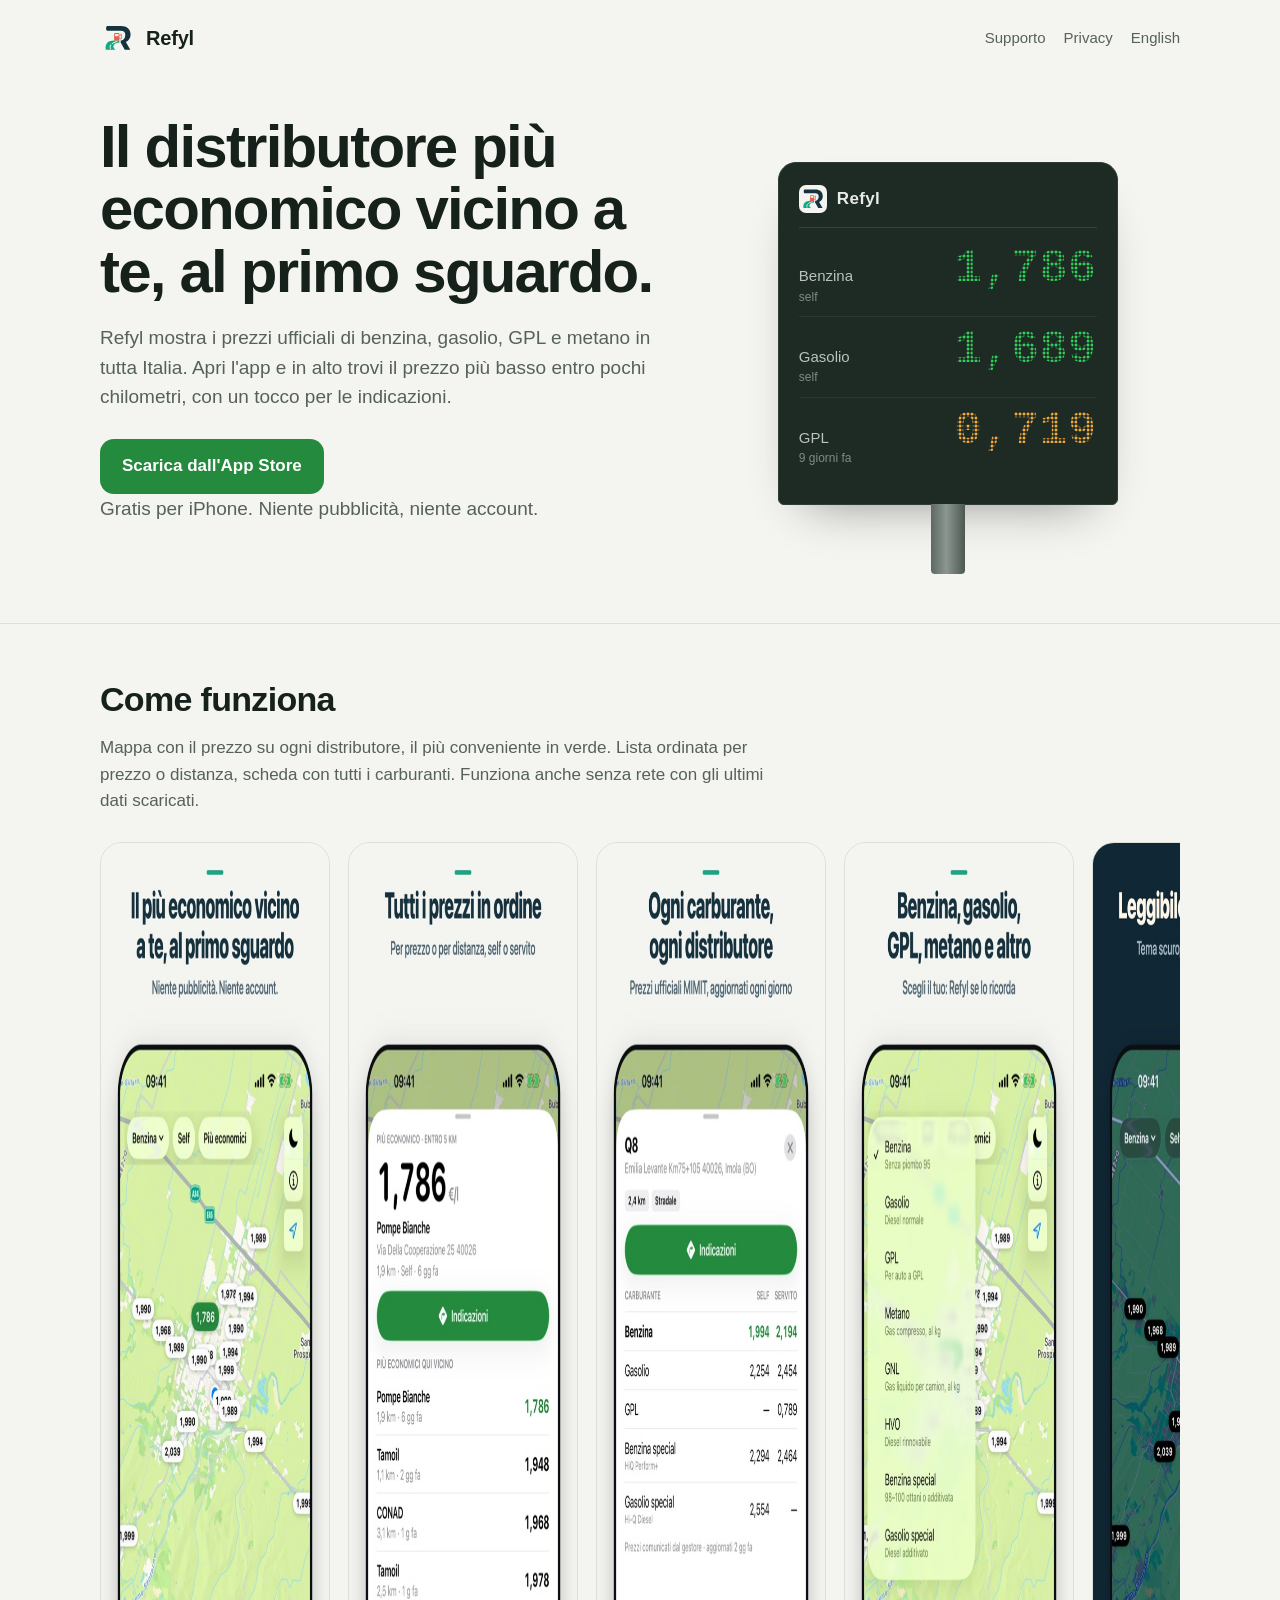
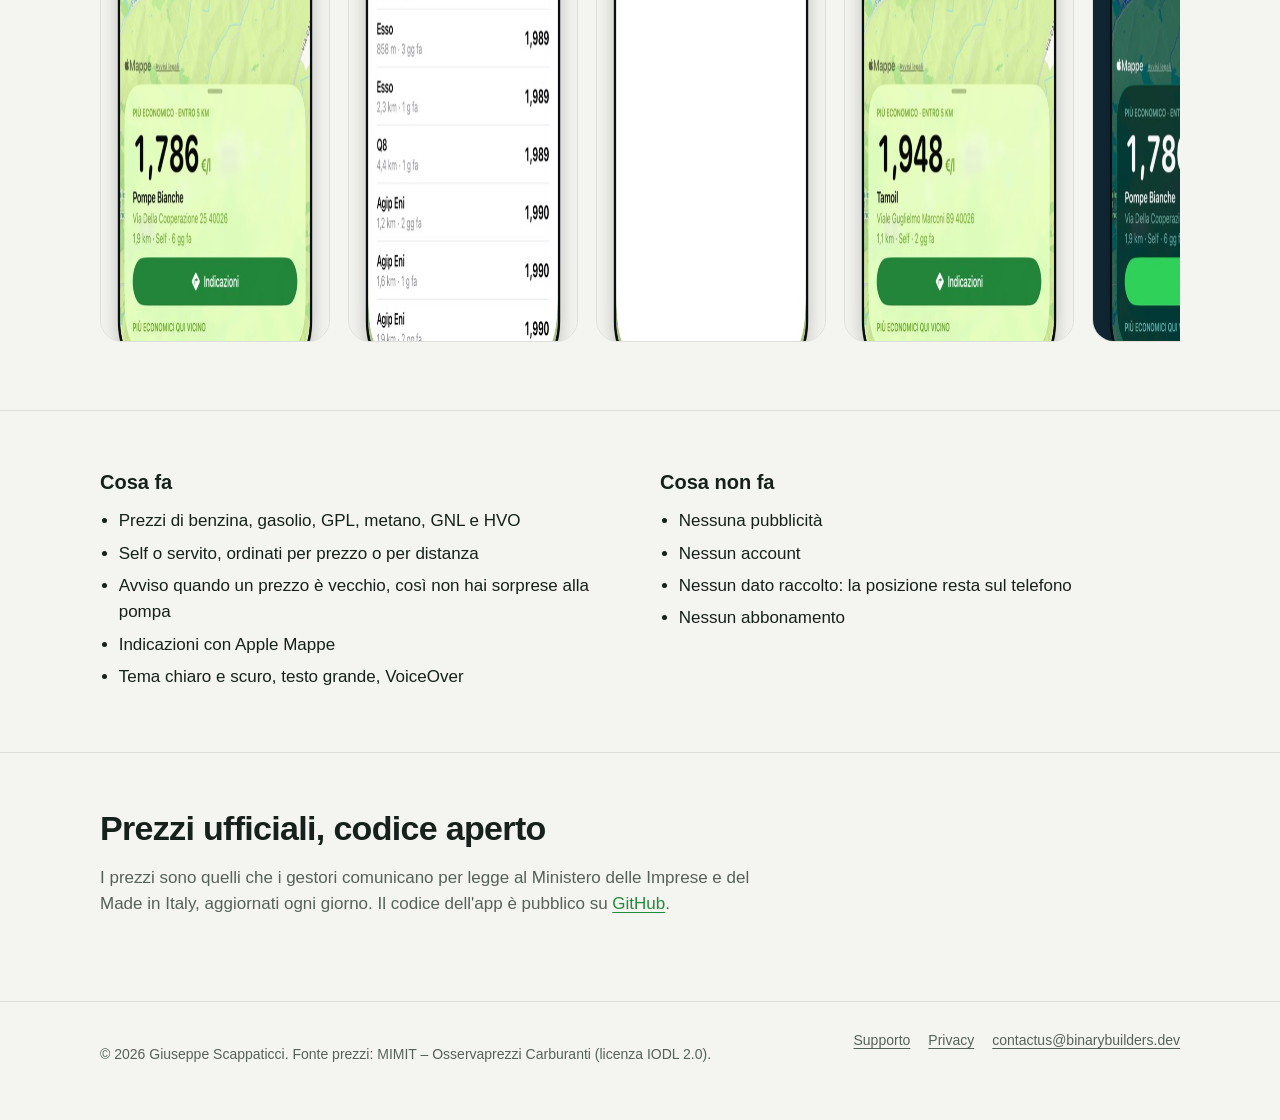
==== index.html @ 4c15753d "Add Refyl site: home, privacy and support in Italian and English Co-Authored-By: Claude Opus 5.5 <no" ====
<!doctype html>
<html lang="it">
<head>
<meta charset="utf-8">
<meta name="viewport" content="width=device-width, initial-scale=1">
<title>Refyl: prezzi carburante vicino a te</title>
<meta name="description" content="Refyl mostra il distributore più economico vicino a te con i prezzi ufficiali MIMIT. Gratis per iPhone, senza pubblicità né account.">
<link rel="alternate" hreflang="en" href="en/">
<link rel="icon" href="assets/icon.svg" type="image/svg+xml">
<link rel="apple-touch-icon" href="assets/apple-touch-icon.png">
<meta name="apple-itunes-app" content="app-id=6829368006">
<link rel="stylesheet" href="assets/site.css">
</head>
<body>
<header class="wrap top">
  <a class="brand" href="./"><img src="assets/icon.svg" alt="">Refyl</a>
  <nav aria-label="Pagine">
    <a href="supporto/">Supporto</a>
    <a href="privacy/">Privacy</a>
    <a href="en/" hreflang="en" lang="en">English</a>
  </nav>
</header>

<main>
  <div class="wrap hero">
    <div>
      <h1>Il distributore più economico vicino a te, al primo sguardo.</h1>
      <p>Refyl mostra i prezzi ufficiali di benzina, gasolio, GPL e metano in tutta Italia. Apri l'app e in alto trovi il prezzo più basso entro pochi chilometri, con un tocco per le indicazioni.</p>
      <a class="button" href="https://apps.apple.com/app/id6829368006">Scarica dall'App Store</a>
      <p class="note">Gratis per iPhone. Niente pubblicità, niente account.</p>
    </div>
    <div class="totem" role="img" aria-label="Cartello prezzi di un distributore: benzina self 1,786, gasolio self 1,689, GPL 0,719 aggiornato 9 giorni fa">
      <div class="totem-head"><img src="assets/icon.svg" alt="">Refyl</div>
      <div class="row"><span>Benzina<small>self</small></span><b class="led">1,786</b></div>
      <div class="row"><span>Gasolio<small>self</small></span><b class="led">1,689</b></div>
      <div class="row"><span>GPL<small>9 giorni fa</small></span><b class="led dim">0,719</b></div>
    </div>
  </div>

  <section>
    <div class="wrap">
      <h2>Come funziona</h2>
      <p class="lead">Mappa con il prezzo su ogni distributore, il più conveniente in verde. Lista ordinata per prezzo o distanza, scheda con tutti i carburanti. Funziona anche senza rete con gli ultimi dati scaricati.</p>
      <div class="shots" tabindex="0" aria-label="Schermate dell'app">
        <img src="assets/shots/it/1-home.jpg" width="506" height="1100" loading="lazy" alt="Mappa con i prezzi e il distributore più economico in evidenza">
        <img src="assets/shots/it/2-list.jpg" width="506" height="1100" loading="lazy" alt="Lista dei distributori vicini ordinata per prezzo">
        <img src="assets/shots/it/3-detail.jpg" width="506" height="1100" loading="lazy" alt="Scheda di un distributore con tutti i prezzi">
        <img src="assets/shots/it/4-fuels.jpg" width="506" height="1100" loading="lazy" alt="Scelta del carburante: benzina, gasolio, GPL, metano e altri">
        <img src="assets/shots/it/5-dark.jpg" width="506" height="1100" loading="lazy" alt="L'app con il tema scuro">
      </div>
    </div>
  </section>

  <section>
    <div class="wrap two">
      <div>
        <h3>Cosa fa</h3>
        <ul>
          <li>Prezzi di benzina, gasolio, GPL, metano, GNL e HVO</li>
          <li>Self o servito, ordinati per prezzo o per distanza</li>
          <li>Avviso quando un prezzo è vecchio, così non hai sorprese alla pompa</li>
          <li>Indicazioni con Apple Mappe</li>
          <li>Tema chiaro e scuro, testo grande, VoiceOver</li>
        </ul>
      </div>
      <div>
        <h3>Cosa non fa</h3>
        <ul>
          <li>Nessuna pubblicità</li>
          <li>Nessun account</li>
          <li>Nessun dato raccolto: la posizione resta sul telefono</li>
          <li>Nessun abbonamento</li>
        </ul>
      </div>
    </div>
  </section>

  <section>
    <div class="wrap">
      <h2>Prezzi ufficiali, codice aperto</h2>
      <p class="lead">I prezzi sono quelli che i gestori comunicano per legge al Ministero delle Imprese e del Made in Italy, aggiornati ogni giorno. Il codice dell'app è pubblico su <a href="https://github.com/Leixien/FuelFinder_IOS">GitHub</a>.</p>
    </div>
  </section>
</main>

<footer>
  <div class="wrap">
    <p>© 2026 Giuseppe Scappaticci. Fonte prezzi: MIMIT – Osservaprezzi Carburanti (licenza IODL 2.0).</p>
    <nav aria-label="Link utili">
      <a href="supporto/">Supporto</a>
      <a href="privacy/">Privacy</a>
      <a href="mailto:contactus@binarybuilders.dev">contactus@binarybuilders.dev</a>
    </nav>
  </div>
</footer>
</body>
</html>
---- assets/site.css ----
/* Refyl site. One bold element: the roadside price totem in the hero. Everything else stays quiet. */
:root {
  --paper: #F4F5F0;      /* icon background */
  --card: #FFFFFF;
  --ink: #16211B;
  --muted: #56615A;
  --rule: #DCE0D8;
  --green: #248A3D;      /* app "Best" colour, light */
  --on-green: #FFFFFF;
  --stale: #C93400;
  --totem: #1E2A24;
  --led: #30D158;
  color-scheme: light dark;
}
@media (prefers-color-scheme: dark) {
  :root {
    --paper: #101512;
    --card: #19201C;
    --ink: #EEF1EC;
    --muted: #A3ADA6;
    --rule: #2A332E;
    --green: #30D158;
    --on-green: #000000;
    --stale: #FF9F0A;
    --totem: #0B100D;
  }
}

* { box-sizing: border-box; }
html { -webkit-text-size-adjust: 100%; }
body {
  margin: 0;
  background: var(--paper);
  color: var(--ink);
  font: 17px/1.55 -apple-system, BlinkMacSystemFont, "SF Pro Text", "Segoe UI", Roboto, "Helvetica Neue", Arial, sans-serif;
}
a { color: var(--green); text-underline-offset: 0.18em; }
a:focus-visible, .button:focus-visible { outline: 3px solid var(--green); outline-offset: 3px; border-radius: 6px; }
img { max-width: 100%; display: block; }

.wrap { width: min(1080px, 100% - 32px); margin-inline: auto; }

/* Header */
.top { display: flex; align-items: center; justify-content: space-between; padding: 20px 0; }
.brand { display: flex; align-items: center; gap: 10px; color: var(--ink); text-decoration: none; font-weight: 700; font-size: 20px; letter-spacing: -0.01em; }
.brand img { width: 36px; height: 36px; border-radius: 9px; }
.top nav { display: flex; gap: 18px; font-size: 15px; }
.top nav a { color: var(--muted); text-decoration: none; }
.top nav a:hover, .top nav a[aria-current] { color: var(--ink); }

/* Hero */
.hero { display: grid; grid-template-columns: 1.1fr 0.9fr; gap: 48px; align-items: center; padding: 40px 0 72px; }
.hero h1 { font-size: clamp(36px, 5.4vw, 60px); line-height: 1.04; letter-spacing: -0.03em; margin: 0 0 20px; font-weight: 800; }
.hero p { font-size: 19px; color: var(--muted); max-width: 34em; margin: 0 0 28px; }
.button { display: inline-flex; align-items: center; gap: 10px; background: var(--green); color: var(--on-green); text-decoration: none; font-weight: 600; padding: 14px 22px; border-radius: 14px; }
.button svg { width: 20px; height: 20px; fill: currentColor; }
.note { font-size: 14px; color: var(--muted); margin-top: 12px; }

/* The totem: an Italian roadside price sign with dot-matrix LED digits */
.totem { justify-self: center; width: min(340px, 100%); background: var(--totem); border-radius: 18px 18px 6px 6px; padding: 22px 20px 26px; color: #E8ECE9; border: 1px solid #2E3D35; box-shadow: 0 24px 48px -28px rgba(0, 0, 0, 0.45); position: relative; }
.totem::after { content: ""; position: absolute; left: 50%; bottom: -70px; width: 34px; height: 70px; transform: translateX(-50%); background: linear-gradient(90deg, #5d6a63, #8a968f 45%, #4d5852); border-radius: 0 0 4px 4px; }
.totem-head { display: flex; align-items: center; gap: 10px; padding-bottom: 14px; margin-bottom: 8px; border-bottom: 1px solid #34443B; font-weight: 700; letter-spacing: 0.02em; }
.totem-head img { width: 28px; height: 28px; border-radius: 7px; }
.row { display: flex; align-items: baseline; justify-content: space-between; padding: 10px 0; }
.row + .row { border-top: 1px solid #2A3830; }
.row span { font-size: 15px; color: #B9C3BC; }
.row small { display: block; font-size: 12px; color: #7F8C84; }
.led {
  font: 800 46px/1 ui-monospace, "SF Mono", Menlo, Consolas, monospace;
  letter-spacing: 0.02em;
  color: var(--led);
  -webkit-mask: radial-gradient(circle at center, #000 52%, transparent 58%) 0 0 / 4px 4px;
          mask: radial-gradient(circle at center, #000 52%, transparent 58%) 0 0 / 4px 4px;
}
.led.dim { color: #F0A93B; }

/* Sections */
section { padding: 56px 0; border-top: 1px solid var(--rule); }
h2 { font-size: clamp(26px, 3.2vw, 34px); letter-spacing: -0.02em; line-height: 1.15; margin: 0 0 16px; }
.lead { color: var(--muted); max-width: 40em; margin: 0 0 28px; }

.shots { display: flex; gap: 18px; overflow-x: auto; scroll-snap-type: x mandatory; padding-bottom: 12px; }
.shots img { width: 230px; flex: none; border-radius: 22px; scroll-snap-align: start; border: 1px solid var(--rule); }

.two { display: grid; grid-template-columns: 1fr 1fr; gap: 40px; }
.two h3 { font-size: 20px; margin: 0 0 10px; }
.two ul { margin: 0; padding-left: 1.1em; }
.two li { margin: 6px 0; }

/* Prose pages (privacy, support) */
.prose { padding: 32px 0 64px; }
.prose > * { max-width: 680px; }
.prose h1 { font-size: clamp(32px, 4.4vw, 44px); letter-spacing: -0.025em; line-height: 1.1; margin: 0 0 12px; }
.prose h2 { font-size: 22px; margin: 36px 0 8px; }
.prose .updated { color: var(--muted); font-size: 15px; margin: 0 0 28px; }
.prose code { font-size: 0.88em; overflow-wrap: anywhere; }
.contact { background: var(--card); border: 1px solid var(--rule); border-radius: 16px; padding: 22px 24px; margin: 8px 0 8px; }
.contact p { margin: 0 0 14px; }
details { border-bottom: 1px solid var(--rule); padding: 14px 0; }
details summary { cursor: pointer; font-weight: 600; }
details p { margin: 10px 0 0; color: var(--muted); }

/* Footer */
footer { border-top: 1px solid var(--rule); padding: 28px 0 40px; font-size: 14px; color: var(--muted); }
footer .wrap { display: flex; flex-wrap: wrap; gap: 12px 28px; justify-content: space-between; }
footer nav { display: flex; flex-wrap: wrap; gap: 18px; }
footer a { color: var(--muted); }

@media (max-width: 760px) {
  .hero { grid-template-columns: 1fr; gap: 40px; padding-top: 16px; padding-bottom: 96px; }
  .two { grid-template-columns: 1fr; gap: 28px; }
  .top nav { gap: 14px; }
  .shots img { width: 200px; }
}
@media (prefers-reduced-motion: no-preference) {
  .led { animation: flick 1.4s steps(2) 1; }
  @keyframes flick { 0% { opacity: 0.2; } 100% { opacity: 1; } }
}
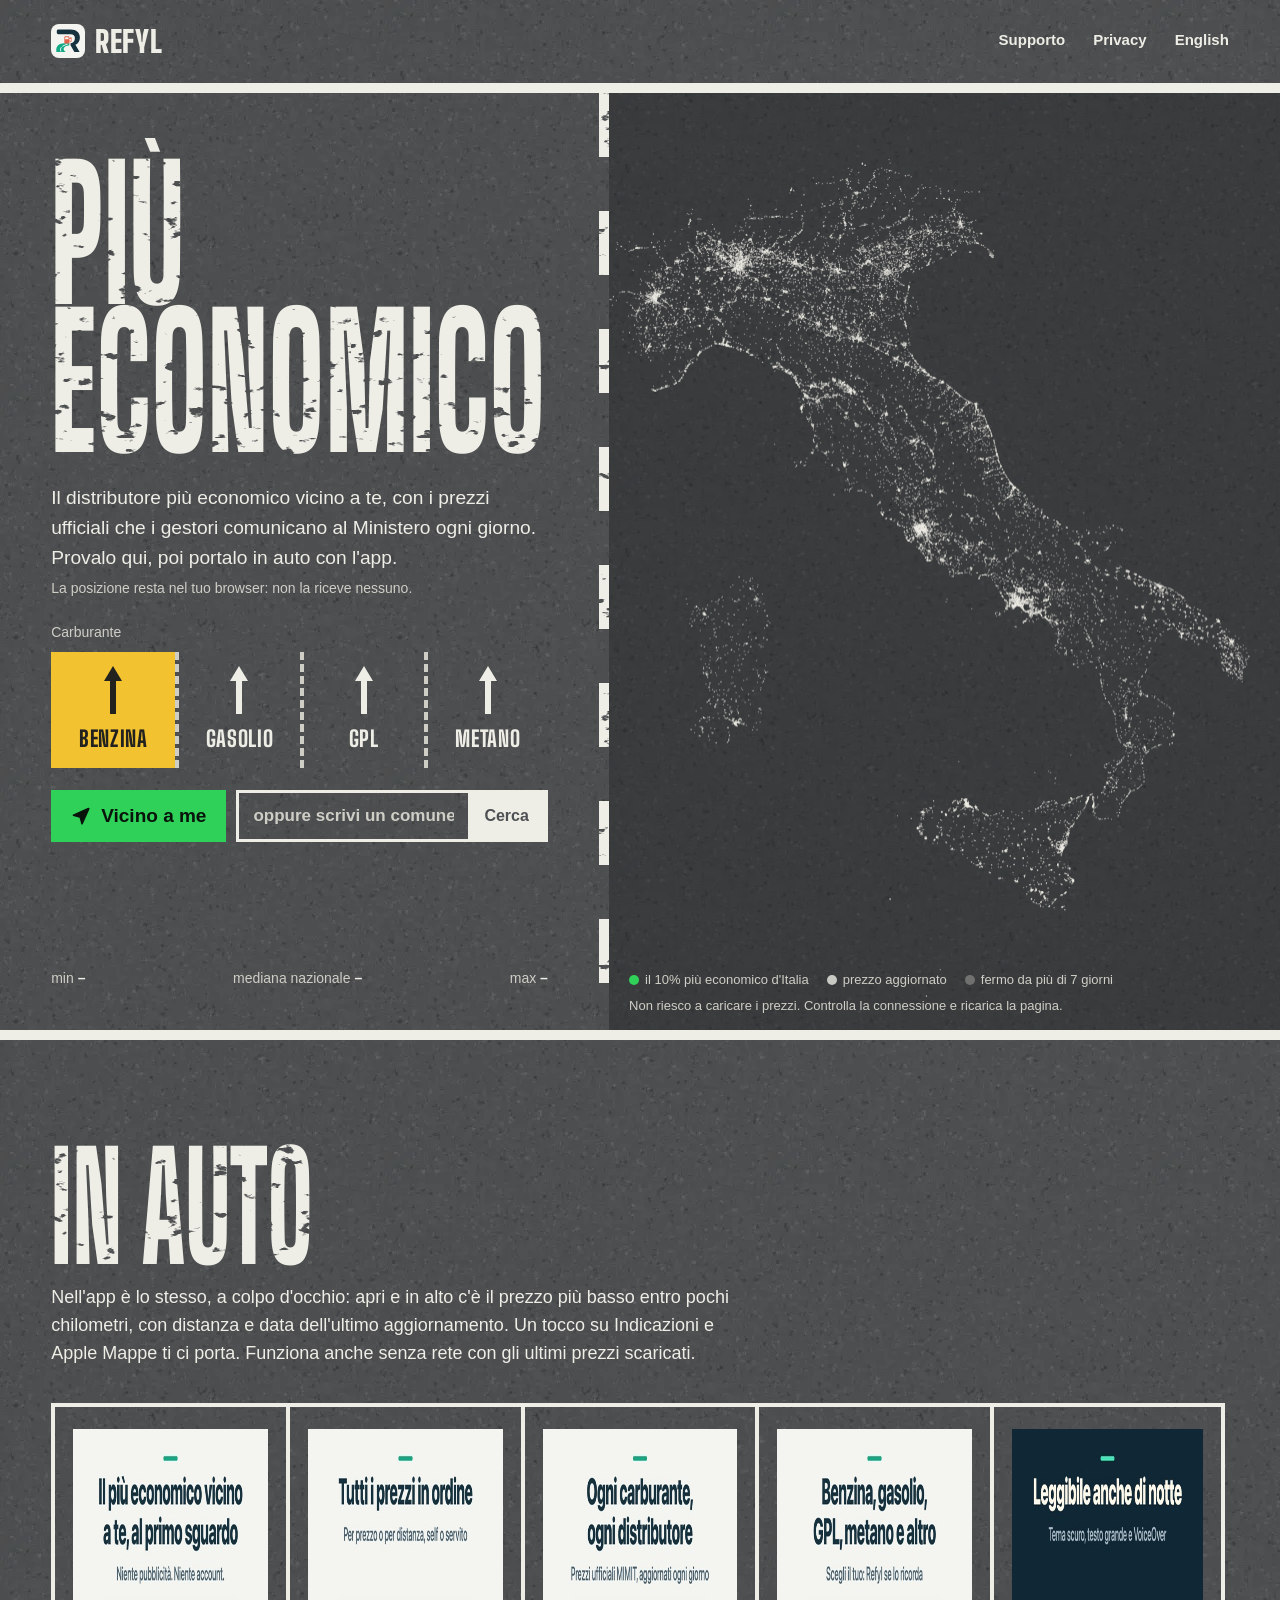
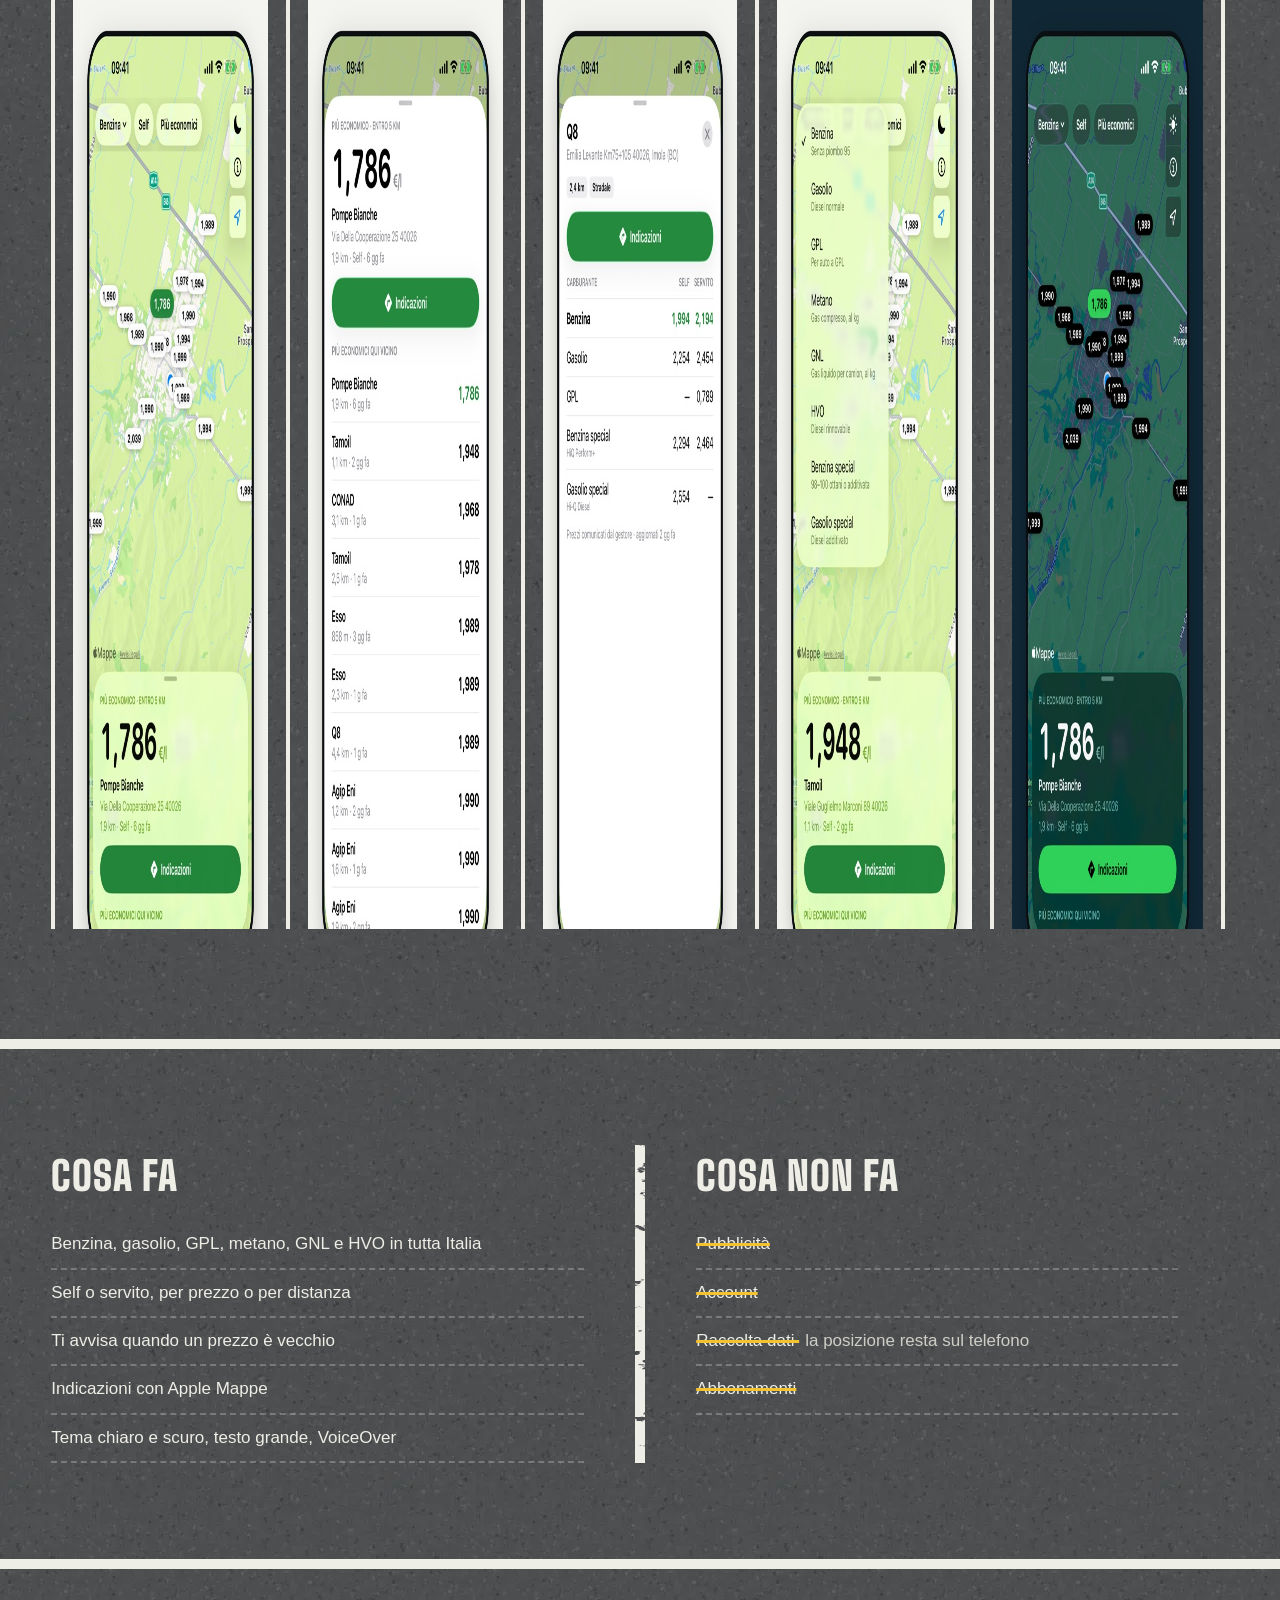
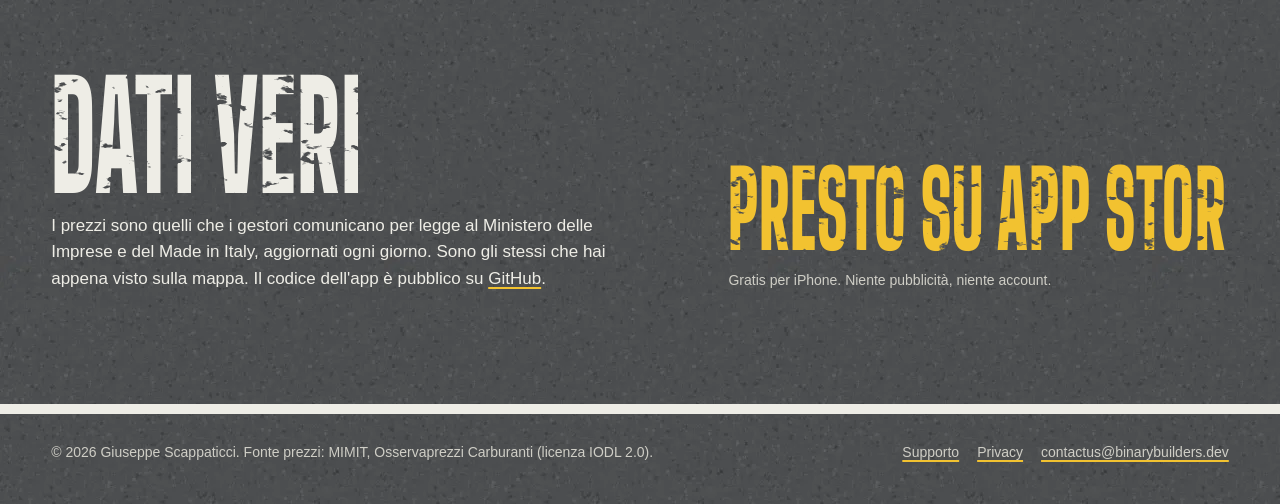
==== commit 34a12fc9: "Redesign: the road seen from above, with a live price map Asphalt ground, road-paint lettering and l" ====
--- a/index.html
+++ b/index.html
@@ -3,17 +3,18 @@
 <head>
 <meta charset="utf-8">
 <meta name="viewport" content="width=device-width, initial-scale=1">
-<title>Refyl: prezzi carburante vicino a te</title>
-<meta name="description" content="Refyl mostra il distributore più economico vicino a te con i prezzi ufficiali MIMIT. Gratis per iPhone, senza pubblicità né account.">
+<title>Refyl: il distributore più economico vicino a te</title>
+<meta name="description" content="Prova Refyl qui: scegli il carburante e trova il distributore più economico vicino a te con i prezzi ufficiali MIMIT di oggi. App gratuita per iPhone, senza pubblicità né account.">
+<meta name="theme-color" content="#4E5154">
 <link rel="alternate" hreflang="en" href="en/">
 <link rel="icon" href="assets/icon.svg" type="image/svg+xml">
 <link rel="apple-touch-icon" href="assets/apple-touch-icon.png">
-<meta name="apple-itunes-app" content="app-id=6829368006">
+<link rel="preload" href="assets/fonts/big-shoulders-display-latin-900.woff2" as="font" type="font/woff2" crossorigin>
 <link rel="stylesheet" href="assets/site.css">
 </head>
 <body>
-<header class="wrap top">
-  <a class="brand" href="./"><img src="assets/icon.svg" alt="">Refyl</a>
+<header class="top">
+  <a class="brand" href="./"><img src="assets/icon.svg" alt=""><span>Refyl</span></a>
   <nav aria-label="Pagine">
     <a href="supporto/">Supporto</a>
     <a href="privacy/">Privacy</a>
@@ -22,76 +23,118 @@
 </header>
 
 <main>
-  <div class="wrap hero">
-    <div>
-      <h1>Il distributore più economico vicino a te, al primo sguardo.</h1>
-      <p>Refyl mostra i prezzi ufficiali di benzina, gasolio, GPL e metano in tutta Italia. Apri l'app e in alto trovi il prezzo più basso entro pochi chilometri, con un tocco per le indicazioni.</p>
-      <a class="button" href="https://apps.apple.com/app/id6829368006">Scarica dall'App Store</a>
-      <p class="note">Gratis per iPhone. Niente pubblicità, niente account.</p>
+  <section class="road" aria-labelledby="hero-title">
+    <div class="lane-l">
+      <h1 id="hero-title" class="paint hero-word"><span class="stretch">Più<br>economico</span><span class="vh">: il distributore più economico vicino a te</span></h1>
+      <p class="intro">Il distributore più economico vicino a te, con i prezzi ufficiali che i gestori comunicano al Ministero ogni giorno. Provalo qui, poi portalo in auto con l'app.
+        <small>La posizione resta nel tuo browser: non la riceve nessuno.</small></p>
+
+      <fieldset class="lanes">
+        <legend>Carburante</legend>
+        <label class="lane"><input type="radio" name="fuel" value="benzina" checked><span><svg viewBox="0 0 18 48" aria-hidden="true"><path d="M9 0 18 15h-6v33H6V15H0z"/></svg>Benzina</span></label>
+        <label class="lane"><input type="radio" name="fuel" value="gasolio"><span><svg viewBox="0 0 18 48" aria-hidden="true"><path d="M9 0 18 15h-6v33H6V15H0z"/></svg>Gasolio</span></label>
+        <label class="lane"><input type="radio" name="fuel" value="gpl"><span><svg viewBox="0 0 18 48" aria-hidden="true"><path d="M9 0 18 15h-6v33H6V15H0z"/></svg>GPL</span></label>
+        <label class="lane"><input type="radio" name="fuel" value="metano"><span><svg viewBox="0 0 18 48" aria-hidden="true"><path d="M9 0 18 15h-6v33H6V15H0z"/></svg>Metano</span></label>
+      </fieldset>
+
+      <div class="ask">
+        <button class="btn green" id="near-me" type="button"><svg viewBox="0 0 24 24" aria-hidden="true"><path d="M21.7 2.3a1 1 0 0 0-1.1-.2l-18 8a1 1 0 0 0 .1 1.9l7.6 2 2 7.6a1 1 0 0 0 1.9.1l8-18a1 1 0 0 0-.5-1.4z"/></svg>Vicino a me</button>
+        <form class="city" id="city" role="search">
+          <label class="vh" for="city-q">Comune</label>
+          <input id="city-q" name="q" list="towns" placeholder="oppure scrivi un comune" autocomplete="off" enterkeyhint="search">
+          <datalist id="towns"></datalist>
+          <button type="submit">Cerca</button>
+        </form>
+      </div>
+      <p class="status" id="status" role="status" aria-live="polite"></p>
+
+      <div class="best" id="best" hidden>
+        <p class="paint price"><span class="stretch"><span id="best-price"></span><span class="unit">€/l</span></span></p>
+        <h2 id="best-name"></h2>
+        <div>
+          <p id="best-addr"></p>
+          <p id="best-age"></p>
+          <p class="delta" id="best-delta"></p>
+        </div>
+        <a class="btn green go" id="best-go" href="#" target="_blank" rel="noopener">Indicazioni</a>
+      </div>
+      <ol class="results" id="results" aria-label="I più economici qui vicino" hidden></ol>
+
+      <div class="rail">
+        <canvas id="rail" aria-hidden="true"></canvas>
+        <p><span>min <b id="rail-lo">–</b></span><span>mediana nazionale <b id="rail-mid">–</b></span><span>max <b id="rail-hi">–</b></span></p>
+      </div>
     </div>
-    <div class="totem" role="img" aria-label="Cartello prezzi di un distributore: benzina self 1,786, gasolio self 1,689, GPL 0,719 aggiornato 9 giorni fa">
-      <div class="totem-head"><img src="assets/icon.svg" alt="">Refyl</div>
-      <div class="row"><span>Benzina<small>self</small></span><b class="led">1,786</b></div>
-      <div class="row"><span>Gasolio<small>self</small></span><b class="led">1,689</b></div>
-      <div class="row"><span>GPL<small>9 giorni fa</small></span><b class="led dim">0,719</b></div>
-    </div>
-  </div>
 
-  <section>
-    <div class="wrap">
-      <h2>Come funziona</h2>
-      <p class="lead">Mappa con il prezzo su ogni distributore, il più conveniente in verde. Lista ordinata per prezzo o distanza, scheda con tutti i carburanti. Funziona anche senza rete con gli ultimi dati scaricati.</p>
-      <div class="shots" tabindex="0" aria-label="Schermate dell'app">
-        <img src="assets/shots/it/1-home.jpg" width="506" height="1100" loading="lazy" alt="Mappa con i prezzi e il distributore più economico in evidenza">
-        <img src="assets/shots/it/2-list.jpg" width="506" height="1100" loading="lazy" alt="Lista dei distributori vicini ordinata per prezzo">
-        <img src="assets/shots/it/3-detail.jpg" width="506" height="1100" loading="lazy" alt="Scheda di un distributore con tutti i prezzi">
-        <img src="assets/shots/it/4-fuels.jpg" width="506" height="1100" loading="lazy" alt="Scelta del carburante: benzina, gasolio, GPL, metano e altri">
-        <img src="assets/shots/it/5-dark.jpg" width="506" height="1100" loading="lazy" alt="L'app con il tema scuro">
+    <div class="centre" aria-hidden="true"></div>
+
+    <div class="lane-r">
+      <canvas id="map" role="img" aria-label="Mappa d'Italia fatta di tutti i distributori"></canvas>
+      <div class="map-foot">
+        <p class="legend" aria-hidden="true"><span><i style="background:#30D158"></i>il 10% più economico d'Italia</span><span><i style="background:rgba(238,237,230,.8)"></i>prezzo aggiornato</span><span><i style="background:rgba(238,237,230,.3)"></i>fermo da più di 7 giorni</span></p>
+        <p class="loading" id="loading" aria-live="polite"></p>
       </div>
+      <noscript><p class="loading">La mappa interattiva richiede JavaScript. L'app funziona anche senza.</p></noscript>
     </div>
   </section>
 
-  <section>
-    <div class="wrap two">
+  <section class="stretch-sec" aria-labelledby="app-title">
+    <h2 id="app-title" class="paint sec-word"><span class="stretch">In auto</span></h2>
+    <p class="sec-lead">Nell'app è lo stesso, a colpo d'occhio: apri e in alto c'è il prezzo più basso entro pochi chilometri, con distanza e data dell'ultimo aggiornamento. Un tocco su Indicazioni e Apple Mappe ti ci porta. Funziona anche senza rete con gli ultimi prezzi scaricati.</p>
+    <div class="shots" tabindex="0" aria-label="Schermate dell'app">
+      <figure><img src="assets/shots/it/1-home.jpg" width="506" height="1100" alt="Mappa con i prezzi e il distributore più economico in evidenza"></figure>
+      <figure><img src="assets/shots/it/2-list.jpg" width="506" height="1100" alt="Lista dei distributori vicini ordinata per prezzo"></figure>
+      <figure><img src="assets/shots/it/3-detail.jpg" width="506" height="1100" alt="Scheda di un distributore con tutti i prezzi"></figure>
+      <figure><img src="assets/shots/it/4-fuels.jpg" width="506" height="1100" alt="Scelta del carburante: benzina, gasolio, GPL, metano e altri"></figure>
+      <figure><img src="assets/shots/it/5-dark.jpg" width="506" height="1100" alt="L'app con il tema scuro"></figure>
+    </div>
+  </section>
+
+  <section class="stretch-sec" aria-label="Cosa fa e cosa non fa">
+    <div class="does">
       <div>
         <h3>Cosa fa</h3>
         <ul>
-          <li>Prezzi di benzina, gasolio, GPL, metano, GNL e HVO</li>
-          <li>Self o servito, ordinati per prezzo o per distanza</li>
-          <li>Avviso quando un prezzo è vecchio, così non hai sorprese alla pompa</li>
+          <li>Benzina, gasolio, GPL, metano, GNL e HVO in tutta Italia</li>
+          <li>Self o servito, per prezzo o per distanza</li>
+          <li>Ti avvisa quando un prezzo è vecchio</li>
           <li>Indicazioni con Apple Mappe</li>
           <li>Tema chiaro e scuro, testo grande, VoiceOver</li>
         </ul>
       </div>
-      <div>
+      <div class="solid" aria-hidden="true"></div>
+      <div class="not">
         <h3>Cosa non fa</h3>
         <ul>
-          <li>Nessuna pubblicità</li>
-          <li>Nessun account</li>
-          <li>Nessun dato raccolto: la posizione resta sul telefono</li>
-          <li>Nessun abbonamento</li>
+          <li>Pubblicità</li>
+          <li>Account</li>
+          <li>Raccolta dati <span>la posizione resta sul telefono</span></li>
+          <li>Abbonamenti</li>
         </ul>
       </div>
     </div>
   </section>
 
-  <section>
-    <div class="wrap">
-      <h2>Prezzi ufficiali, codice aperto</h2>
-      <p class="lead">I prezzi sono quelli che i gestori comunicano per legge al Ministero delle Imprese e del Made in Italy, aggiornati ogni giorno. Il codice dell'app è pubblico su <a href="https://github.com/Leixien/FuelFinder_IOS">GitHub</a>.</p>
+  <section class="stretch-sec end" aria-labelledby="end-title">
+    <div>
+      <h2 id="end-title" class="paint sec-word"><span class="stretch">Dati veri</span></h2>
+      <p>I prezzi sono quelli che i gestori comunicano per legge al Ministero delle Imprese e del Made in Italy, aggiornati ogni giorno. Sono gli stessi che hai appena visto sulla mappa. Il codice dell'app è pubblico su <a href="https://github.com/Leixien/FuelFinder_IOS">GitHub</a>.</p>
+    </div>
+    <div>
+      <p class="paint soon"><span class="stretch">Presto su App Store</span></p>
+      <p class="store-note">Gratis per iPhone. Niente pubblicità, niente account.</p>
     </div>
   </section>
 </main>
 
 <footer>
-  <div class="wrap">
-    <p>© 2026 Giuseppe Scappaticci. Fonte prezzi: MIMIT – Osservaprezzi Carburanti (licenza IODL 2.0).</p>
-    <nav aria-label="Link utili">
-      <a href="supporto/">Supporto</a>
-      <a href="privacy/">Privacy</a>
-      <a href="mailto:contactus@binarybuilders.dev">contactus@binarybuilders.dev</a>
-    </nav>
-  </div>
+  <p>© 2026 Giuseppe Scappaticci. Fonte prezzi: MIMIT, Osservaprezzi Carburanti (licenza IODL 2.0).</p>
+  <nav aria-label="Link utili">
+    <a href="supporto/">Supporto</a>
+    <a href="privacy/">Privacy</a>
+    <a href="mailto:contactus@binarybuilders.dev">contactus@binarybuilders.dev</a>
+  </nav>
 </footer>
+<script src="assets/app.js"></script>
 </body>
 </html>
--- a/assets/site.css
+++ b/assets/site.css
@@ -1,118 +1,242 @@
-/* Refyl site. One bold element: the roadside price totem in the hero. Everything else stays quiet. */
+/* Refyl: the carriageway seen from above. Asphalt ground, road paint, lanes. */
+@font-face {
+  font-family: "Road";
+  src: url("fonts/big-shoulders-display-latin-900.woff2") format("woff2");
+  font-weight: 900;
+  font-display: swap;
+}
+@font-face {
+  font-family: "Road";
+  src: url("fonts/big-shoulders-display-latin-800.woff2") format("woff2");
+  font-weight: 800;
+  font-display: swap;
+}
+
 :root {
-  --paper: #F4F5F0;      /* icon background */
-  --card: #FFFFFF;
-  --ink: #16211B;
-  --muted: #56615A;
-  --rule: #DCE0D8;
-  --green: #248A3D;      /* app "Best" colour, light */
-  --on-green: #FFFFFF;
-  --stale: #C93400;
-  --totem: #1E2A24;
-  --led: #30D158;
-  color-scheme: light dark;
-}
-@media (prefers-color-scheme: dark) {
-  :root {
-    --paper: #101512;
-    --card: #19201C;
-    --ink: #EEF1EC;
-    --muted: #A3ADA6;
-    --rule: #2A332E;
-    --green: #30D158;
-    --on-green: #000000;
-    --stale: #FF9F0A;
-    --totem: #0B100D;
-  }
+  --asphalt: #4E5154;
+  --asphalt-deep: #313437;
+  --paint: #EEEDE6;
+  --paint-muted: #CFCEC6;
+  --yellow: #F2C230;
+  --on-yellow: #23221E;
+  --green: #30D158;
+  --on-green: #08130B;
+  --stale: #FFBE5C;
+  --line: 10px;
+  --gutter: clamp(16px, 4vw, 56px);
+  --road: "Road", "Arial Narrow", sans-serif;
+  --text: -apple-system, BlinkMacSystemFont, "SF Pro Text", "Segoe UI", Roboto, "Helvetica Neue", Arial, sans-serif;
+  --wear: url("data:image/svg+xml,%3Csvg xmlns='http://www.w3.org/2000/svg' width='300' height='300'%3E%3Cfilter id='w'%3E%3CfeTurbulence type='fractalNoise' baseFrequency='.045 .09' numOctaves='4' seed='7' stitchTiles='stitch'/%3E%3CfeColorMatrix values='0 0 0 0 0 0 0 0 0 0 0 0 0 0 0 -14 0 0 0 10.4'/%3E%3C/filter%3E%3Crect width='100%25' height='100%25' filter='url(%23w)'/%3E%3C/svg%3E");
+  color-scheme: dark;
 }
 
 * { box-sizing: border-box; }
-html { -webkit-text-size-adjust: 100%; }
+html { -webkit-text-size-adjust: 100%; scrollbar-color: var(--paint-muted) var(--asphalt-deep); }
 body {
   margin: 0;
-  background: var(--paper);
-  color: var(--ink);
-  font: 17px/1.55 -apple-system, BlinkMacSystemFont, "SF Pro Text", "Segoe UI", Roboto, "Helvetica Neue", Arial, sans-serif;
-}
-a { color: var(--green); text-underline-offset: 0.18em; }
-a:focus-visible, .button:focus-visible { outline: 3px solid var(--green); outline-offset: 3px; border-radius: 6px; }
+  background: var(--asphalt) url("asphalt.webp");
+  color: var(--paint);
+  font: 17px/1.55 var(--text);
+}
+::selection { background: var(--yellow); color: var(--on-yellow); }
+a { color: var(--paint); text-decoration-color: var(--yellow); text-decoration-thickness: 2px; text-underline-offset: 0.2em; }
+a:hover { color: var(--yellow); }
+:focus-visible { outline: 3px solid var(--yellow); outline-offset: 3px; }
 img { max-width: 100%; display: block; }
-
-.wrap { width: min(1080px, 100% - 32px); margin-inline: auto; }
-
-/* Header */
-.top { display: flex; align-items: center; justify-content: space-between; padding: 20px 0; }
-.brand { display: flex; align-items: center; gap: 10px; color: var(--ink); text-decoration: none; font-weight: 700; font-size: 20px; letter-spacing: -0.01em; }
-.brand img { width: 36px; height: 36px; border-radius: 9px; }
-.top nav { display: flex; gap: 18px; font-size: 15px; }
-.top nav a { color: var(--muted); text-decoration: none; }
-.top nav a:hover, .top nav a[aria-current] { color: var(--ink); }
-
-/* Hero */
-.hero { display: grid; grid-template-columns: 1.1fr 0.9fr; gap: 48px; align-items: center; padding: 40px 0 72px; }
-.hero h1 { font-size: clamp(36px, 5.4vw, 60px); line-height: 1.04; letter-spacing: -0.03em; margin: 0 0 20px; font-weight: 800; }
-.hero p { font-size: 19px; color: var(--muted); max-width: 34em; margin: 0 0 28px; }
-.button { display: inline-flex; align-items: center; gap: 10px; background: var(--green); color: var(--on-green); text-decoration: none; font-weight: 600; padding: 14px 22px; border-radius: 14px; }
-.button svg { width: 20px; height: 20px; fill: currentColor; }
-.note { font-size: 14px; color: var(--muted); margin-top: 12px; }
-
-/* The totem: an Italian roadside price sign with dot-matrix LED digits */
-.totem { justify-self: center; width: min(340px, 100%); background: var(--totem); border-radius: 18px 18px 6px 6px; padding: 22px 20px 26px; color: #E8ECE9; border: 1px solid #2E3D35; box-shadow: 0 24px 48px -28px rgba(0, 0, 0, 0.45); position: relative; }
-.totem::after { content: ""; position: absolute; left: 50%; bottom: -70px; width: 34px; height: 70px; transform: translateX(-50%); background: linear-gradient(90deg, #5d6a63, #8a968f 45%, #4d5852); border-radius: 0 0 4px 4px; }
-.totem-head { display: flex; align-items: center; gap: 10px; padding-bottom: 14px; margin-bottom: 8px; border-bottom: 1px solid #34443B; font-weight: 700; letter-spacing: 0.02em; }
-.totem-head img { width: 28px; height: 28px; border-radius: 7px; }
-.row { display: flex; align-items: baseline; justify-content: space-between; padding: 10px 0; }
-.row + .row { border-top: 1px solid #2A3830; }
-.row span { font-size: 15px; color: #B9C3BC; }
-.row small { display: block; font-size: 12px; color: #7F8C84; }
-.led {
-  font: 800 46px/1 ui-monospace, "SF Mono", Menlo, Consolas, monospace;
-  letter-spacing: 0.02em;
-  color: var(--led);
-  -webkit-mask: radial-gradient(circle at center, #000 52%, transparent 58%) 0 0 / 4px 4px;
-          mask: radial-gradient(circle at center, #000 52%, transparent 58%) 0 0 / 4px 4px;
-}
-.led.dim { color: #F0A93B; }
-
-/* Sections */
-section { padding: 56px 0; border-top: 1px solid var(--rule); }
-h2 { font-size: clamp(26px, 3.2vw, 34px); letter-spacing: -0.02em; line-height: 1.15; margin: 0 0 16px; }
-.lead { color: var(--muted); max-width: 40em; margin: 0 0 28px; }
-
-.shots { display: flex; gap: 18px; overflow-x: auto; scroll-snap-type: x mandatory; padding-bottom: 12px; }
-.shots img { width: 230px; flex: none; border-radius: 22px; scroll-snap-align: start; border: 1px solid var(--rule); }
-
-.two { display: grid; grid-template-columns: 1fr 1fr; gap: 40px; }
-.two h3 { font-size: 20px; margin: 0 0 10px; }
-.two ul { margin: 0; padding-left: 1.1em; }
-.two li { margin: 6px 0; }
-
-/* Prose pages (privacy, support) */
-.prose { padding: 32px 0 64px; }
+.vh { position: absolute; width: 1px; height: 1px; overflow: hidden; clip: rect(0 0 0 0); white-space: nowrap; }
+
+/* Painted lettering: stretched tall like words on the road, slightly worn */
+.paint {
+  padding-top: 0.12em;
+  font-family: var(--road);
+  font-weight: 900;
+  text-transform: uppercase;
+  line-height: 0.82;
+  letter-spacing: 0.01em;
+  color: var(--paint);
+  -webkit-mask: var(--wear);
+          mask: var(--wear);
+}
+.stretch { display: inline-block; transform: scaleY(1.65); transform-origin: 0 0; margin-bottom: 0.62em; }
+
+/* Header: the kerb */
+.top {
+  display: flex; align-items: center; justify-content: space-between; gap: 16px;
+  padding: 18px var(--gutter);
+  border-bottom: var(--line) solid var(--paint);
+}
+.brand { display: flex; align-items: center; gap: 10px; text-decoration: none; }
+.brand img { width: 34px; height: 34px; border-radius: 8px; }
+.brand span { font-family: var(--road); font-weight: 900; font-size: 30px; letter-spacing: 0.02em; text-transform: uppercase; }
+.top nav { display: flex; gap: clamp(12px, 2.4vw, 28px); font-size: 15px; font-weight: 600; }
+.top nav a { text-decoration: none; padding: 6px 0; border-bottom: 3px solid transparent; }
+.top nav a[aria-current] { border-bottom-color: var(--yellow); }
+
+/* The road: two lanes separated by a dashed centre line */
+.road {
+  display: grid;
+  grid-template-columns: minmax(0, 1fr) var(--line) minmax(0, 1.12fr);
+  min-height: min(calc(100svh - 80px), 940px);
+}
+.centre { background: repeating-linear-gradient(var(--paint) 0 64px, transparent 64px 118px); -webkit-mask: var(--wear); mask: var(--wear); }
+.lane-l { padding: clamp(28px, 5vh, 64px) var(--gutter) 40px; display: flex; flex-direction: column; gap: 22px; }
+.lane-r { position: relative; background: linear-gradient(rgba(28, 30, 32, 0.4), rgba(28, 30, 32, 0.4)), url("asphalt.webp"); min-height: 520px; }
+
+.hero-word { font-size: clamp(64px, 8.6vw, 128px); margin: 0; padding-top: 0.2em; }
+.hero-word .stretch { margin-bottom: 1.1em; }
+.intro { font-size: clamp(17px, 1.5vw, 20px); max-width: 32em; margin: 0; color: var(--paint); }
+.intro small { display: block; margin-top: 6px; font-size: 14px; color: var(--paint-muted); }
+
+/* Fuel lanes: radio inputs drawn as painted lanes with arrows */
+.lanes { border: 0; padding: 0; margin: 0; display: grid; grid-template-columns: repeat(4, minmax(0, 1fr)); gap: 0; }
+.lanes legend { font-size: 14px; color: var(--paint-muted); margin-bottom: 8px; padding: 0; }
+.lane { position: relative; display: block; cursor: pointer; }
+.lane + .lane { border-left: 4px dashed var(--paint-muted); }
+.lane input { position: absolute; opacity: 0; inset: 0; cursor: pointer; }
+.lane span {
+  display: flex; flex-direction: column; align-items: center; gap: 8px;
+  padding: 14px 6px 12px;
+  font-family: var(--road); font-weight: 800; font-size: 22px; text-transform: uppercase; letter-spacing: 0.03em;
+  transition: background-color 0.25s cubic-bezier(0.16, 1, 0.3, 1), color 0.25s;
+}
+.lane svg { width: 18px; height: 48px; fill: currentColor; transition: transform 0.35s cubic-bezier(0.16, 1, 0.3, 1); }
+.lane:hover svg { transform: translateY(-4px); }
+.lane input:checked + span { background: var(--yellow); color: var(--on-yellow); }
+.lane input:focus-visible + span { outline: 3px solid var(--yellow); outline-offset: 3px; }
+
+.ask { display: flex; flex-wrap: wrap; gap: 10px; align-items: stretch; }
+.btn {
+  display: inline-flex; align-items: center; justify-content: center; gap: 10px;
+  font: 800 19px/1 var(--text);
+  padding: 15px 20px; border: 0; cursor: pointer; text-decoration: none;
+  background: var(--paint); color: var(--on-yellow);
+  transition: transform 0.2s cubic-bezier(0.16, 1, 0.3, 1), background-color 0.2s;
+}
+.btn:hover { color: var(--on-yellow); background: var(--yellow); transform: translateY(-2px); }
+.btn.green { background: var(--green); color: var(--on-green); }
+.btn.green:hover { color: var(--on-green); background: var(--green); }
+/* not a control: a works-zone word painted in yellow until the app is live */
+.soon { margin: 0; font-size: clamp(28px, 9vw, 64px); white-space: nowrap; color: var(--yellow); }
+.soon .stretch { margin-bottom: 0.55em; }
+.btn:active { transform: translateY(0); }
+.btn[aria-busy="true"] { opacity: 0.7; cursor: progress; }
+.btn svg { width: 20px; height: 20px; fill: currentColor; }
+.city { display: flex; flex: 1 1 220px; min-width: 0; min-height: 52px; border: 3px solid var(--paint); }
+.city input {
+  flex: 1; min-width: 0; border: 0; background: transparent; color: var(--paint);
+  font: 600 17px var(--text); padding: 0 14px; caret-color: var(--yellow);
+}
+.city input::placeholder { color: var(--paint-muted); }
+.city input::-webkit-calendar-picker-indicator { display: none !important; }
+.city input:focus { outline: none; }
+.city:focus-within { border-color: var(--yellow); }
+.city button { border: 0; background: var(--paint); color: var(--asphalt); font: 800 16px var(--text); padding: 0 16px; cursor: pointer; }
+.city button:hover { background: var(--yellow); }
+
+.status { min-height: 1.5em; margin: 0; font-size: 15px; color: var(--paint-muted); }
+.status.err { color: var(--stale); }
+
+/* Results: the cheapest nearby, painted like a road word, then the next ones */
+.best[hidden], .results[hidden] { display: none; }
+.best { display: grid; grid-template-columns: auto 1fr; gap: 4px 18px; align-items: end; }
+.best .price { grid-row: span 2; font-size: clamp(76px, 7vw, 108px); color: var(--green); margin: 0; }
+.best .price .stretch { margin-bottom: 0.5em; }
+.best .unit { font-size: clamp(18px, 0.32em, 36px); margin-left: 4px; }
+.best h2 { margin: 0; font-size: 21px; line-height: 1.2; }
+.best p { margin: 0; color: var(--paint-muted); font-size: 15px; }
+.delta { color: var(--paint); font-weight: 700; }
+.go { margin-top: 6px; grid-column: 1 / -1; justify-self: start; }
+
+.results { list-style: none; margin: 0; padding: 0; border-top: 4px solid var(--paint); }
+.results li { border-bottom: 2px dashed var(--paint-muted); }
+.results button {
+  width: 100%; display: grid; grid-template-columns: 1fr auto; gap: 2px 12px; text-align: left;
+  background: none; border: 0; color: var(--paint); padding: 10px 2px; cursor: pointer; font: inherit;
+}
+.results button:hover, .results button[aria-current="true"] { background: rgba(238, 237, 230, 0.07); }
+.results .n { font-weight: 650; font-size: 16px; }
+.results .m { grid-column: 1; font-size: 14px; color: var(--paint-muted); }
+.results .p { grid-row: 1 / span 2; grid-column: 2; align-self: center; font-family: var(--road); font-weight: 900; font-size: 34px; font-variant-numeric: tabular-nums; }
+.stale-tag { color: var(--stale); }
+.results .old .p { color: var(--paint-muted); -webkit-mask: var(--wear); mask: var(--wear); }
+
+/* The price rail: every station on one line, cheapest at the left */
+.rail { margin-top: auto; }
+.rail canvas { width: 100%; height: 54px; display: block; }
+.rail p { margin: 6px 0 0; font-size: 14px; color: var(--paint-muted); display: flex; justify-content: space-between; gap: 12px; flex-wrap: wrap; }
+.rail b { color: var(--paint); font-variant-numeric: tabular-nums; }
+
+/* Map */
+#map { position: absolute; inset: 0; width: 100%; height: 100%; display: block; touch-action: manipulation; cursor: crosshair; }
+.map-foot { position: absolute; left: 20px; right: 20px; bottom: 14px; display: flex; flex-direction: column; gap: 6px; pointer-events: none; }
+.legend { margin: 0; display: flex; flex-wrap: wrap; gap: 6px 18px; font-size: 13px; color: var(--paint-muted); pointer-events: none; }
+.legend i { display: inline-block; width: 10px; height: 10px; border-radius: 50%; margin-right: 6px; vertical-align: -1px; }
+.loading { margin: 0; font-size: 13px; color: var(--paint-muted); }
+.loading[hidden] { display: none; }
+
+/* Sections below the fold: each one is a stretch of road between solid lines */
+.stretch-sec { border-top: var(--line) solid var(--paint); padding: clamp(48px, 8vw, 96px) var(--gutter); }
+.sec-word { font-size: clamp(54px, 7vw, 96px); margin: 0 0 8px; }
+.sec-lead { max-width: 38em; margin: 0 0 36px; font-size: 18px; }
+
+.shots { display: flex; overflow-x: auto; scroll-snap-type: x mandatory; gap: 0; padding-bottom: 14px; scrollbar-width: thin; }
+.shots figure { margin: 0; flex: 0 0 max(220px, calc((100% - 4px) / 5)); max-width: 300px; padding: 22px 18px 0; scroll-snap-align: start; border-top: 4px solid var(--paint); border-left: 4px solid var(--paint); }
+.shots figure:last-child { border-right: 4px solid var(--paint); }
+.shots img { border-radius: 0; }
+
+.does { display: grid; grid-template-columns: 1fr var(--line) 1fr; }
+.does > div { padding: 0 clamp(20px, 4vw, 56px); }
+.does > div:first-child { padding-left: 0; }
+.does .solid { background: var(--paint); -webkit-mask: var(--wear); mask: var(--wear); padding: 0; }
+.does h3 { font-family: var(--road); font-weight: 900; text-transform: uppercase; font-size: 40px; letter-spacing: 0.02em; margin: 0 0 14px; }
+.does ul { list-style: none; margin: 0; padding: 0; }
+.does li { padding: 10px 0; border-bottom: 2px dashed rgba(238, 237, 230, 0.28); }
+.not li { text-decoration: line-through; text-decoration-color: var(--yellow); text-decoration-thickness: 3px; }
+.not li span { text-decoration: none; display: inline-block; color: var(--paint-muted); margin-left: 6px; }
+
+.end { display: grid; grid-template-columns: minmax(0, 1.2fr) minmax(0, 1fr); gap: 32px clamp(32px, 6vw, 80px); align-items: end; }
+.end p { margin: 0 0 16px; max-width: 34em; }
+.store-note { font-size: 14px; color: var(--paint-muted); margin-top: 10px; }
+
+/* Read pages: privacy and support */
+.prose { padding: clamp(36px, 6vw, 72px) var(--gutter) 80px; }
 .prose > * { max-width: 680px; }
-.prose h1 { font-size: clamp(32px, 4.4vw, 44px); letter-spacing: -0.025em; line-height: 1.1; margin: 0 0 12px; }
-.prose h2 { font-size: 22px; margin: 36px 0 8px; }
-.prose .updated { color: var(--muted); font-size: 15px; margin: 0 0 28px; }
-.prose code { font-size: 0.88em; overflow-wrap: anywhere; }
-.contact { background: var(--card); border: 1px solid var(--rule); border-radius: 16px; padding: 22px 24px; margin: 8px 0 8px; }
-.contact p { margin: 0 0 14px; }
-details { border-bottom: 1px solid var(--rule); padding: 14px 0; }
-details summary { cursor: pointer; font-weight: 600; }
-details p { margin: 10px 0 0; color: var(--muted); }
-
-/* Footer */
-footer { border-top: 1px solid var(--rule); padding: 28px 0 40px; font-size: 14px; color: var(--muted); }
-footer .wrap { display: flex; flex-wrap: wrap; gap: 12px 28px; justify-content: space-between; }
+.prose .sec-word { max-width: none; }
+.prose h2 { font-family: var(--road); font-weight: 900; text-transform: uppercase; font-size: 32px; letter-spacing: 0.02em; margin: 44px 0 6px; line-height: 1; }
+.prose .updated { color: var(--paint-muted); font-size: 15px; margin: 0 0 28px; }
+.prose code { font-size: 0.86em; overflow-wrap: anywhere; color: var(--paint-muted); }
+.contact { border: 4px solid var(--paint); padding: 22px 24px; margin: 8px 0 18px; }
+.contact p { margin: 0 0 16px; }
+details { border-bottom: 2px dashed rgba(238, 237, 230, 0.35); padding: 14px 0; }
+details summary { cursor: pointer; font-weight: 650; list-style: none; display: flex; gap: 12px; align-items: baseline; }
+details summary::-webkit-details-marker { display: none; }
+details summary::before { content: ""; flex: none; width: 10px; height: 10px; border-right: 3px solid var(--yellow); border-bottom: 3px solid var(--yellow); transform: rotate(-45deg); transition: transform 0.25s cubic-bezier(0.16, 1, 0.3, 1); }
+details[open] summary::before { transform: rotate(45deg); }
+details p { margin: 10px 0 0 22px; color: var(--paint-muted); }
+
+footer { border-top: var(--line) solid var(--paint); padding: 28px var(--gutter) 40px; font-size: 14px; color: var(--paint-muted); display: flex; flex-wrap: wrap; justify-content: space-between; gap: 12px 28px; }
+footer p { margin: 0; max-width: 46em; }
 footer nav { display: flex; flex-wrap: wrap; gap: 18px; }
-footer a { color: var(--muted); }
-
-@media (max-width: 760px) {
-  .hero { grid-template-columns: 1fr; gap: 40px; padding-top: 16px; padding-bottom: 96px; }
-  .two { grid-template-columns: 1fr; gap: 28px; }
-  .top nav { gap: 14px; }
-  .shots img { width: 200px; }
-}
-@media (prefers-reduced-motion: no-preference) {
-  .led { animation: flick 1.4s steps(2) 1; }
-  @keyframes flick { 0% { opacity: 0.2; } 100% { opacity: 1; } }
-}
+footer a { color: var(--paint-muted); }
+
+@media (max-width: 900px) {
+  .road { grid-template-columns: 1fr; min-height: 0; }
+  .centre { height: var(--line); background: repeating-linear-gradient(90deg, var(--paint) 0 48px, transparent 48px 88px); }
+  .lane-r { min-height: 0; display: flex; flex-direction: column; }
+  #map { position: relative; inset: auto; height: 112vw; max-height: 620px; }
+  .map-foot { position: static; padding: 4px 20px 18px; }
+  .rail { margin-top: 8px; }
+  .does { grid-template-columns: 1fr; gap: 36px; }
+  .does .solid { height: var(--line); }
+  .does > div { padding: 0; }
+  .end { grid-template-columns: 1fr; }
+}
+@media (max-width: 480px) {
+  .lane span { font-size: 17px; padding: 12px 2px 10px; }
+  .lane svg { height: 38px; }
+  .top nav { font-size: 14px; }
+  .brand span { font-size: 26px; }
+}
+@media (prefers-reduced-motion: reduce) {
+  *, *::before, *::after { transition-duration: 0.01ms !important; animation-duration: 0.01ms !important; }
+}
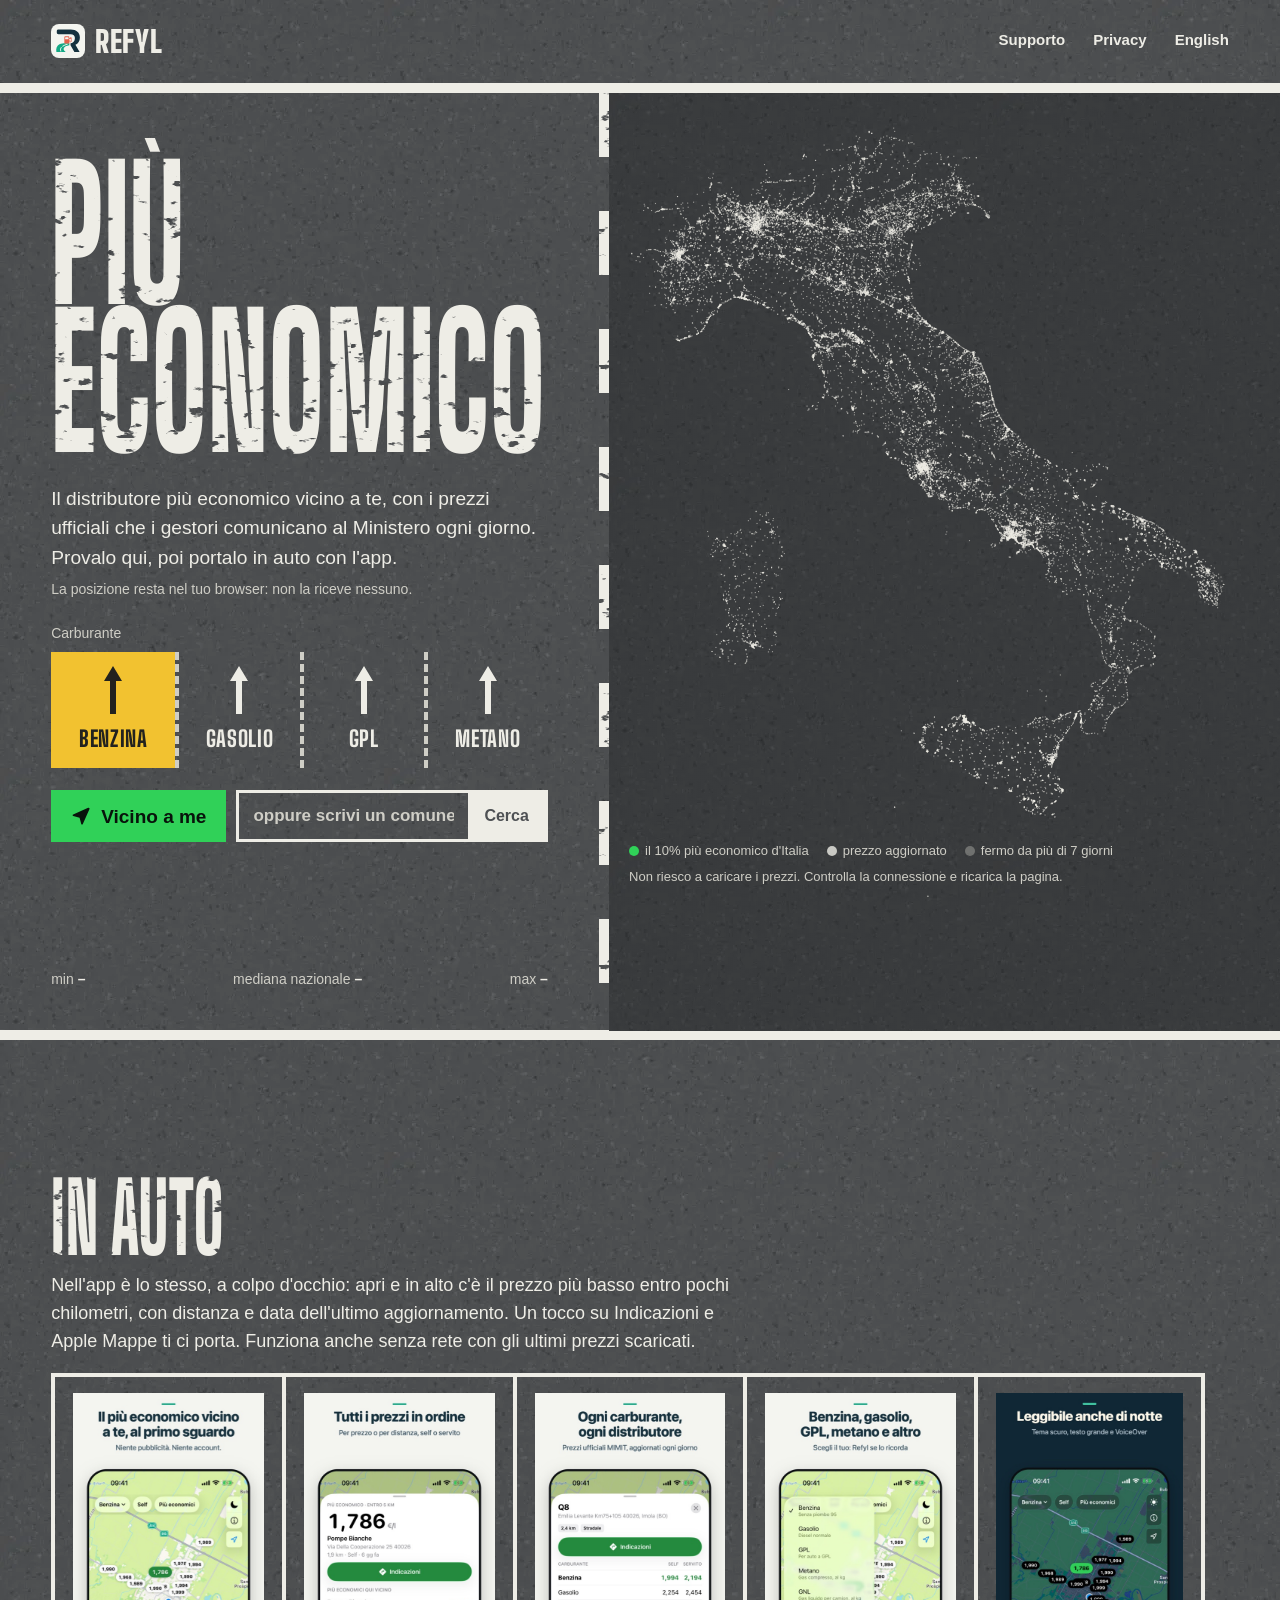
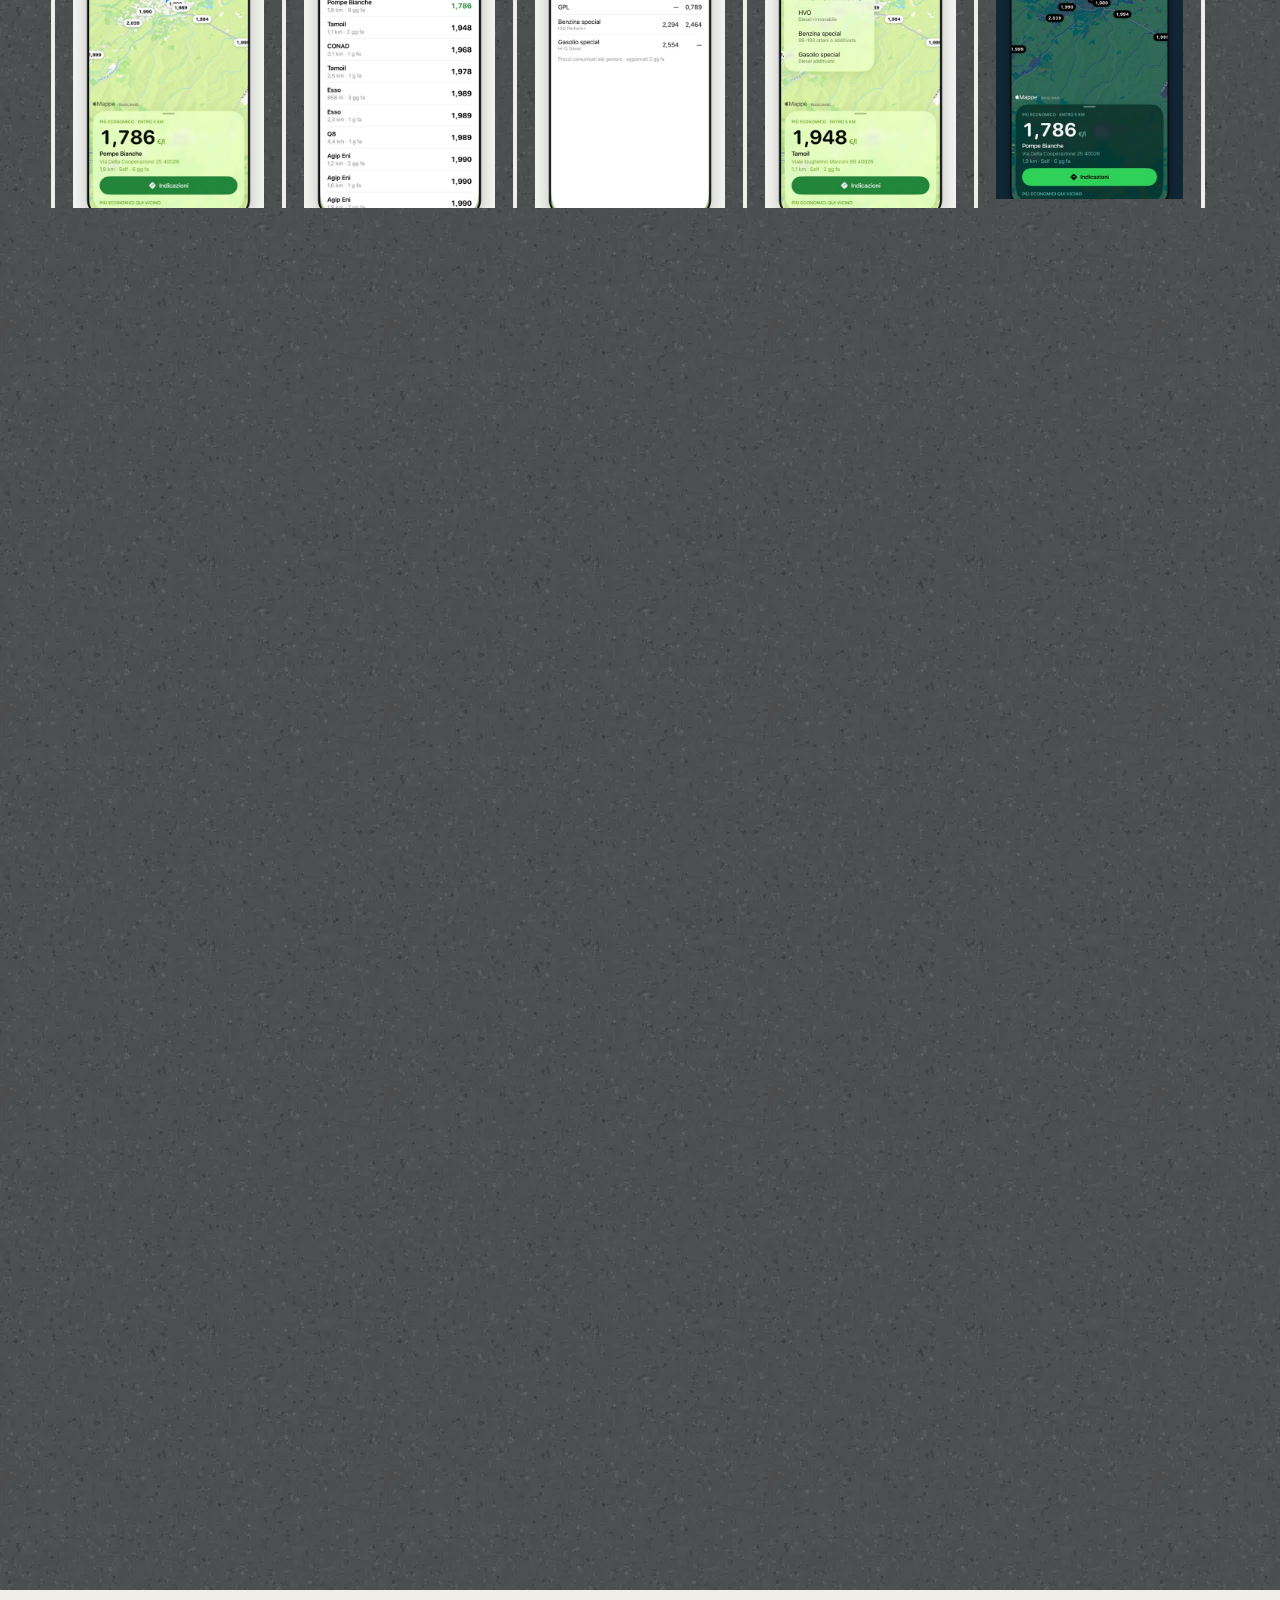
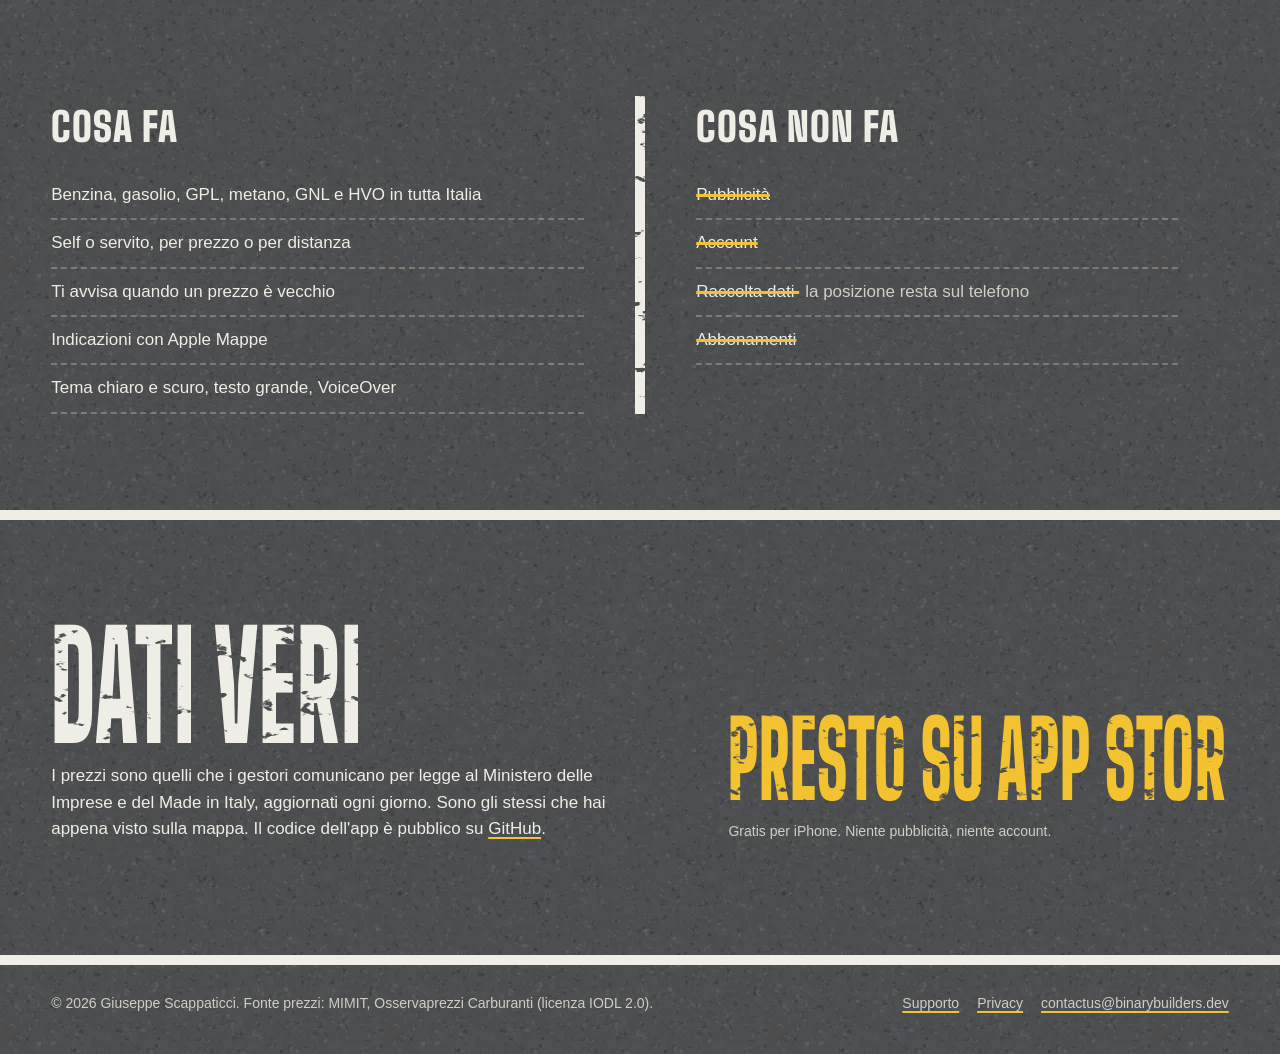
==== commit d47ce276: "Motion: driver's view, paint machine, flight and parking - The road tilts away on scroll like the vi" ====
--- a/index.html
+++ b/index.html
@@ -69,16 +69,19 @@
     <div class="centre" aria-hidden="true"></div>
 
     <div class="lane-r">
+     <div class="map-wrap">
       <canvas id="map" role="img" aria-label="Mappa d'Italia fatta di tutti i distributori"></canvas>
       <div class="map-foot">
         <p class="legend" aria-hidden="true"><span><i style="background:#30D158"></i>il 10% più economico d'Italia</span><span><i style="background:rgba(238,237,230,.8)"></i>prezzo aggiornato</span><span><i style="background:rgba(238,237,230,.3)"></i>fermo da più di 7 giorni</span></p>
         <p class="loading" id="loading" aria-live="polite"></p>
       </div>
       <noscript><p class="loading">La mappa interattiva richiede JavaScript. L'app funziona anche senza.</p></noscript>
+     </div>
     </div>
   </section>
 
-  <section class="stretch-sec" aria-labelledby="app-title">
+  <section class="stretch-sec park" aria-labelledby="app-title">
+   <div class="park-stage">
     <h2 id="app-title" class="paint sec-word"><span class="stretch">In auto</span></h2>
     <p class="sec-lead">Nell'app è lo stesso, a colpo d'occhio: apri e in alto c'è il prezzo più basso entro pochi chilometri, con distanza e data dell'ultimo aggiornamento. Un tocco su Indicazioni e Apple Mappe ti ci porta. Funziona anche senza rete con gli ultimi prezzi scaricati.</p>
     <div class="shots" tabindex="0" aria-label="Schermate dell'app">
@@ -88,6 +91,7 @@
       <figure><img src="assets/shots/it/4-fuels.jpg" width="506" height="1100" alt="Scelta del carburante: benzina, gasolio, GPL, metano e altri"></figure>
       <figure><img src="assets/shots/it/5-dark.jpg" width="506" height="1100" alt="L'app con il tema scuro"></figure>
     </div>
+   </div>
   </section>
 
   <section class="stretch-sec" aria-label="Cosa fa e cosa non fa">
--- a/assets/site.css
+++ b/assets/site.css
@@ -42,7 +42,7 @@
 a { color: var(--paint); text-decoration-color: var(--yellow); text-decoration-thickness: 2px; text-underline-offset: 0.2em; }
 a:hover { color: var(--yellow); }
 :focus-visible { outline: 3px solid var(--yellow); outline-offset: 3px; }
-img { max-width: 100%; display: block; }
+img { max-width: 100%; height: auto; display: block; }
 .vh { position: absolute; width: 1px; height: 1px; overflow: hidden; clip: rect(0 0 0 0); white-space: nowrap; }
 
 /* Painted lettering: stretched tall like words on the road, slightly worn */
@@ -78,9 +78,9 @@
   grid-template-columns: minmax(0, 1fr) var(--line) minmax(0, 1.12fr);
   min-height: min(calc(100svh - 80px), 940px);
 }
-.centre { background: repeating-linear-gradient(var(--paint) 0 64px, transparent 64px 118px); -webkit-mask: var(--wear); mask: var(--wear); }
+.centre { background: repeating-linear-gradient(var(--paint) 0 64px, transparent 64px 118px) 0 var(--drive, 0px); -webkit-mask: var(--wear); mask: var(--wear); }
 .lane-l { padding: clamp(28px, 5vh, 64px) var(--gutter) 40px; display: flex; flex-direction: column; gap: 22px; }
-.lane-r { position: relative; background: linear-gradient(rgba(28, 30, 32, 0.4), rgba(28, 30, 32, 0.4)), url("asphalt.webp"); min-height: 520px; }
+.lane-r { position: relative; overflow: clip; background: linear-gradient(rgba(28, 30, 32, 0.4), rgba(28, 30, 32, 0.4)), url("asphalt.webp"); min-height: 520px; }
 
 .hero-word { font-size: clamp(64px, 8.6vw, 128px); margin: 0; padding-top: 0.2em; }
 .hero-word .stretch { margin-bottom: 1.1em; }
@@ -166,8 +166,13 @@
 .rail p { margin: 6px 0 0; font-size: 14px; color: var(--paint-muted); display: flex; justify-content: space-between; gap: 12px; flex-wrap: wrap; }
 .rail b { color: var(--paint); font-variant-numeric: tabular-nums; }
 
+/* Map: on desktop it stays in view beside the results while you scroll through them */
+@media (min-width: 901px) {
+  .map-wrap { position: sticky; top: 0; height: calc(100svh - 92px); min-height: 520px; }
+}
 /* Map */
-#map { position: absolute; inset: 0; width: 100%; height: 100%; display: block; touch-action: manipulation; cursor: crosshair; }
+#map { position: absolute; inset: 0; width: 100%; height: 100%; display: block; touch-action: manipulation; cursor: crosshair; transform-origin: 50% 70%; }
+.road { transform-origin: 50% 100%; will-change: transform; }
 .map-foot { position: absolute; left: 20px; right: 20px; bottom: 14px; display: flex; flex-direction: column; gap: 6px; pointer-events: none; }
 .legend { margin: 0; display: flex; flex-wrap: wrap; gap: 6px 18px; font-size: 13px; color: var(--paint-muted); pointer-events: none; }
 .legend i { display: inline-block; width: 10px; height: 10px; border-radius: 50%; margin-right: 6px; vertical-align: -1px; }
@@ -183,6 +188,18 @@
 .shots figure { margin: 0; flex: 0 0 max(220px, calc((100% - 4px) / 5)); max-width: 300px; padding: 22px 18px 0; scroll-snap-align: start; border-top: 4px solid var(--paint); border-left: 4px solid var(--paint); }
 .shots figure:last-child { border-right: 4px solid var(--paint); }
 .shots img { border-radius: 0; }
+.shots figure { position: relative; }
+.shots figure:first-child img { position: relative; z-index: 2; will-change: transform; }
+
+/* "In auto" parks: a sticky stage while the app's map screenshot reverses into its bay */
+@media (min-width: 901px) and (prefers-reduced-motion: no-preference) {
+  .park { height: 240vh; padding-top: 0; padding-bottom: 0; }
+  .park-stage { position: sticky; top: 0; height: 100vh; display: flex; flex-direction: column; justify-content: center; }
+  .park .sec-word { font-size: clamp(44px, 4.6vw, 72px); }
+  .park .sec-lead { margin-bottom: 18px; }
+  .park .shots { overflow: visible; padding-bottom: 0; }
+  .park .shots figure { flex: 0 0 auto; width: min(calc((100vw - 2 * var(--gutter) - 24px) / 5), calc(54vh * 0.46 + 40px)); padding-top: 16px; }
+}
 
 .does { display: grid; grid-template-columns: 1fr var(--line) 1fr; }
 .does > div { padding: 0 clamp(20px, 4vw, 56px); }
@@ -221,8 +238,9 @@
 
 @media (max-width: 900px) {
   .road { grid-template-columns: 1fr; min-height: 0; }
-  .centre { height: var(--line); background: repeating-linear-gradient(90deg, var(--paint) 0 48px, transparent 48px 88px); }
-  .lane-r { min-height: 0; display: flex; flex-direction: column; }
+  .centre { height: var(--line); background: repeating-linear-gradient(90deg, var(--paint) 0 48px, transparent 48px 88px) var(--drive, 0px) 0; }
+  .lane-r { min-height: 0; }
+  .map-wrap { display: flex; flex-direction: column; }
   #map { position: relative; inset: auto; height: 112vw; max-height: 620px; }
   .map-foot { position: static; padding: 4px 20px 18px; }
   .rail { margin-top: 8px; }
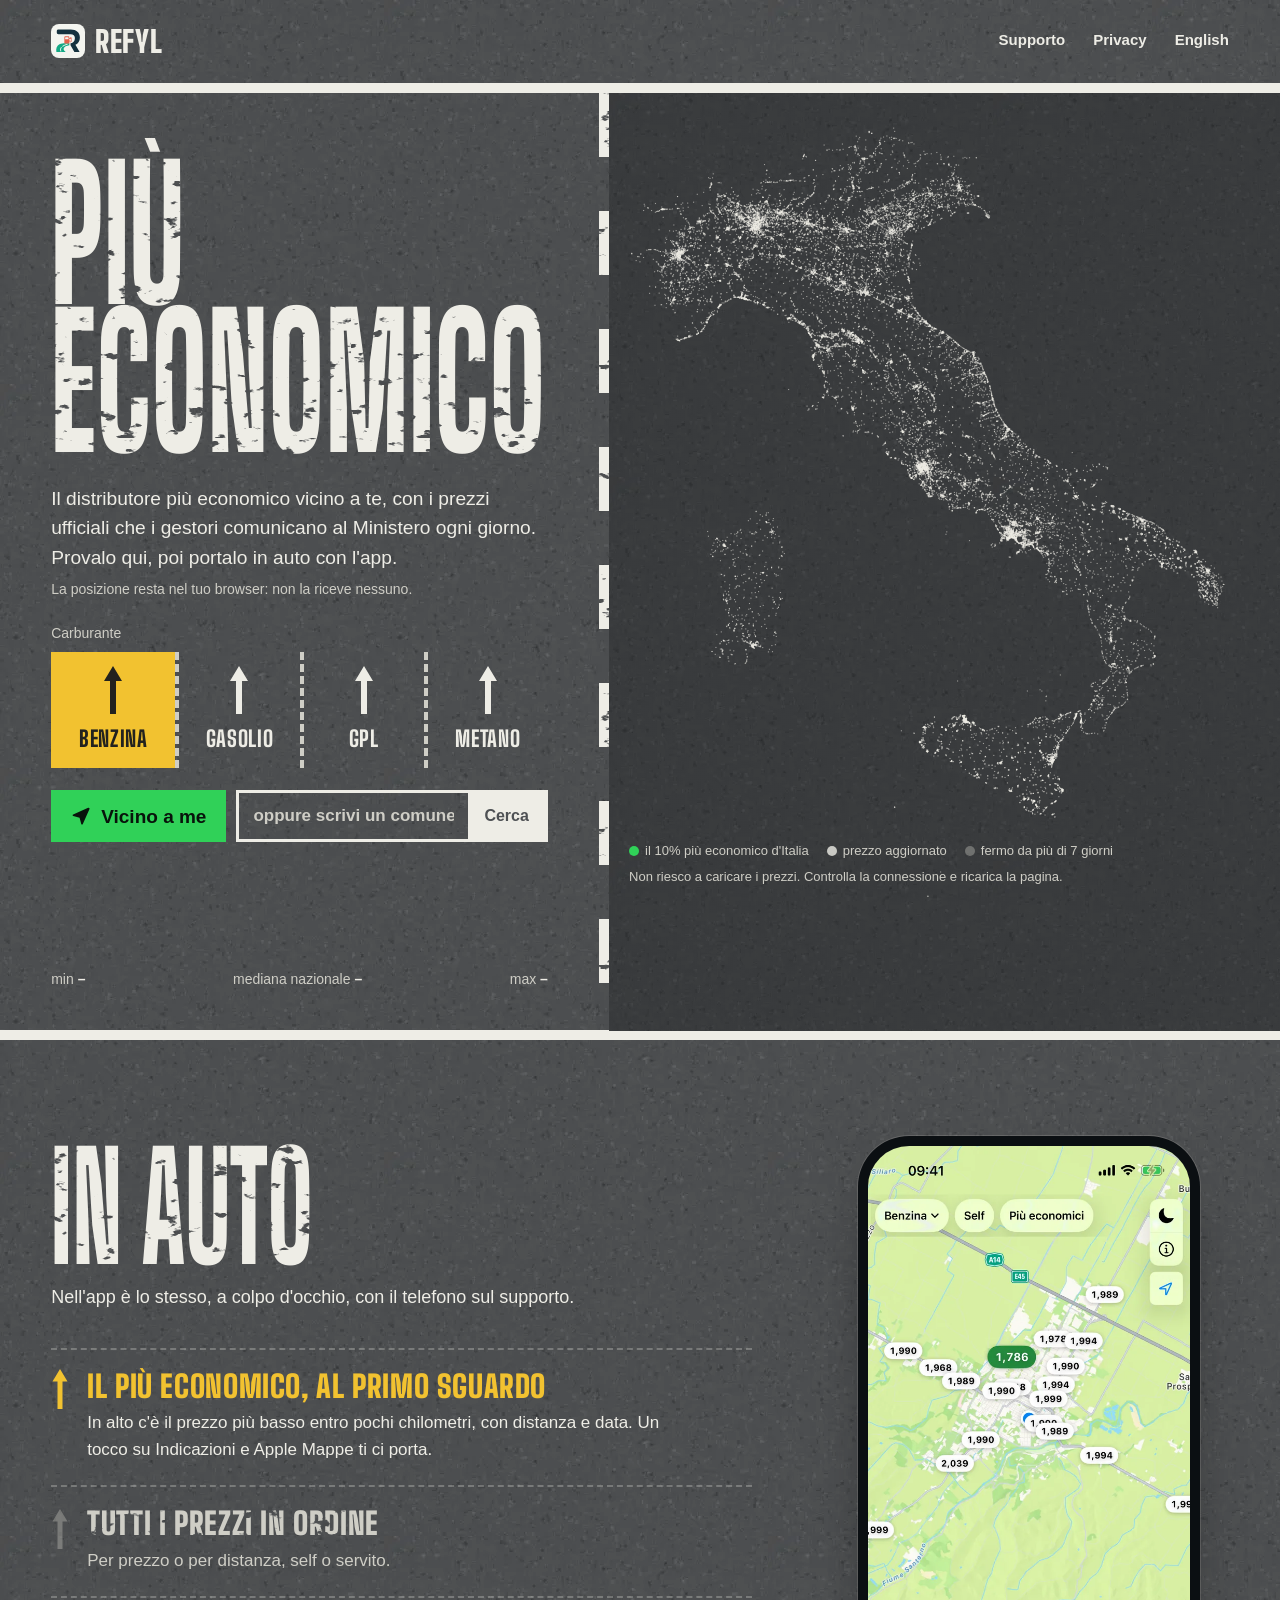
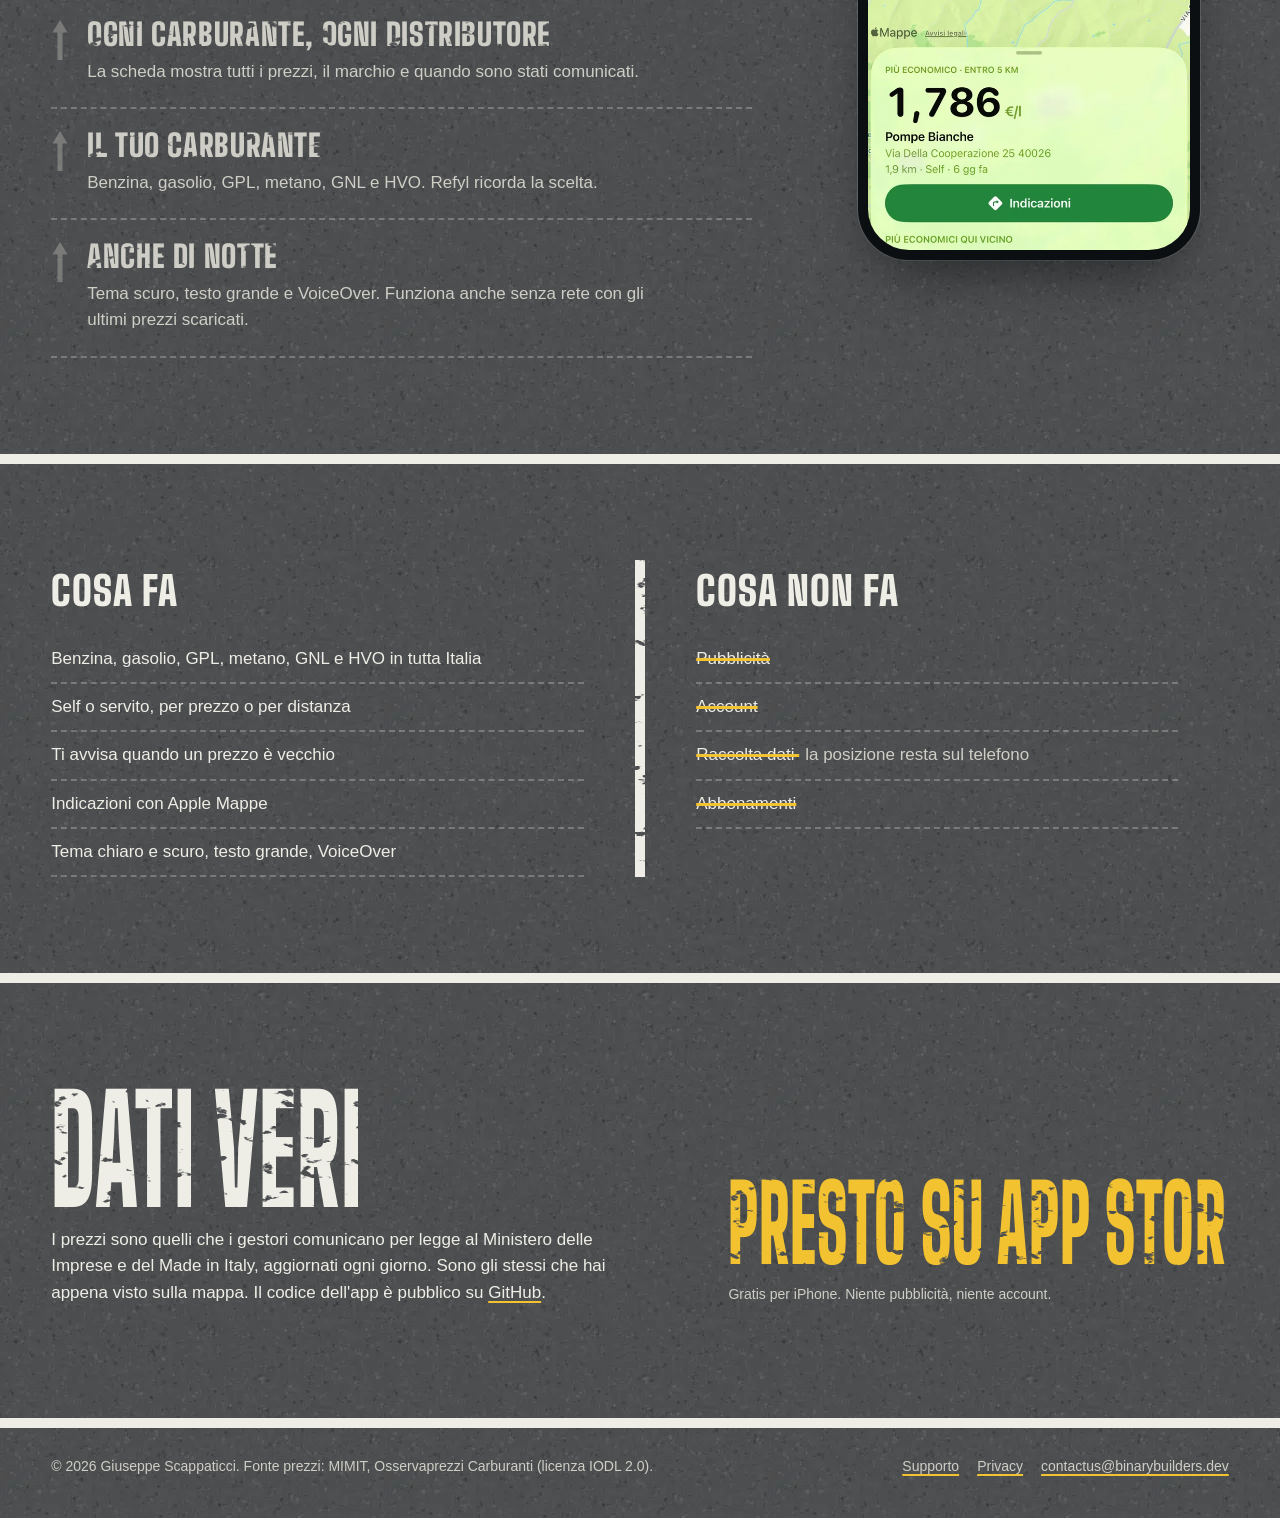
==== commit ff31d828: "Replace the screenshot cards with one phone and five steps - 'In auto' shows the app's real screens " ====
--- a/index.html
+++ b/index.html
@@ -13,8 +13,9 @@
 <link rel="stylesheet" href="assets/site.css">
 </head>
 <body>
+<a class="skip" href="#main">Vai al contenuto</a>
 <header class="top">
-  <a class="brand" href="./"><img src="assets/icon.svg" alt=""><span>Refyl</span></a>
+  <a class="brand" href="./"><img src="assets/icon.svg" alt=""><span translate="no">Refyl</span></a>
   <nav aria-label="Pagine">
     <a href="supporto/">Supporto</a>
     <a href="privacy/">Privacy</a>
@@ -22,7 +23,7 @@
   </nav>
 </header>
 
-<main>
+<main id="main">
   <section class="road" aria-labelledby="hero-title">
     <div class="lane-l">
       <h1 id="hero-title" class="paint hero-word"><span class="stretch">Più<br>economico</span><span class="vh">: il distributore più economico vicino a te</span></h1>
@@ -41,7 +42,7 @@
         <button class="btn green" id="near-me" type="button"><svg viewBox="0 0 24 24" aria-hidden="true"><path d="M21.7 2.3a1 1 0 0 0-1.1-.2l-18 8a1 1 0 0 0 .1 1.9l7.6 2 2 7.6a1 1 0 0 0 1.9.1l8-18a1 1 0 0 0-.5-1.4z"/></svg>Vicino a me</button>
         <form class="city" id="city" role="search">
           <label class="vh" for="city-q">Comune</label>
-          <input id="city-q" name="q" list="towns" placeholder="oppure scrivi un comune" autocomplete="off" enterkeyhint="search">
+          <input id="city-q" name="q" list="towns" placeholder="oppure scrivi un comune…" autocomplete="off" enterkeyhint="search">
           <datalist id="towns"></datalist>
           <button type="submit">Cerca</button>
         </form>
@@ -80,18 +81,28 @@
     </div>
   </section>
 
-  <section class="stretch-sec park" aria-labelledby="app-title">
-   <div class="park-stage">
-    <h2 id="app-title" class="paint sec-word"><span class="stretch">In auto</span></h2>
-    <p class="sec-lead">Nell'app è lo stesso, a colpo d'occhio: apri e in alto c'è il prezzo più basso entro pochi chilometri, con distanza e data dell'ultimo aggiornamento. Un tocco su Indicazioni e Apple Mappe ti ci porta. Funziona anche senza rete con gli ultimi prezzi scaricati.</p>
-    <div class="shots" tabindex="0" aria-label="Schermate dell'app">
-      <figure><img src="assets/shots/it/1-home.jpg" width="506" height="1100" alt="Mappa con i prezzi e il distributore più economico in evidenza"></figure>
-      <figure><img src="assets/shots/it/2-list.jpg" width="506" height="1100" alt="Lista dei distributori vicini ordinata per prezzo"></figure>
-      <figure><img src="assets/shots/it/3-detail.jpg" width="506" height="1100" alt="Scheda di un distributore con tutti i prezzi"></figure>
-      <figure><img src="assets/shots/it/4-fuels.jpg" width="506" height="1100" alt="Scelta del carburante: benzina, gasolio, GPL, metano e altri"></figure>
-      <figure><img src="assets/shots/it/5-dark.jpg" width="506" height="1100" alt="L'app con il tema scuro"></figure>
+  <section class="stretch-sec tour" aria-labelledby="app-title">
+    <div class="tour-copy">
+      <h2 id="app-title" class="paint sec-word"><span class="stretch">In auto</span></h2>
+      <p class="sec-lead">Nell'app è lo stesso, a colpo d'occhio, con il telefono sul supporto.</p>
+      <ol class="steps" aria-label="Cosa vedi nell'app">
+        <li><button type="button" class="step" data-i="0" aria-current="step"><svg viewBox="0 0 18 48" aria-hidden="true"><path d="M9 0 18 15h-6v33H6V15H0z"/></svg><span><b>Il più economico, al primo sguardo</b>In alto c'è il prezzo più basso entro pochi chilometri, con distanza e data. Un tocco su Indicazioni e Apple Mappe ti ci porta.</span></button></li>
+        <li><button type="button" class="step" data-i="1"><svg viewBox="0 0 18 48" aria-hidden="true"><path d="M9 0 18 15h-6v33H6V15H0z"/></svg><span><b>Tutti i prezzi in ordine</b>Per prezzo o per distanza, self o servito.</span></button></li>
+        <li><button type="button" class="step" data-i="2"><svg viewBox="0 0 18 48" aria-hidden="true"><path d="M9 0 18 15h-6v33H6V15H0z"/></svg><span><b>Ogni carburante, ogni distributore</b>La scheda mostra tutti i prezzi, il marchio e quando sono stati comunicati.</span></button></li>
+        <li><button type="button" class="step" data-i="3"><svg viewBox="0 0 18 48" aria-hidden="true"><path d="M9 0 18 15h-6v33H6V15H0z"/></svg><span><b>Il tuo carburante</b>Benzina, gasolio, GPL, metano, GNL e HVO. Refyl ricorda la scelta.</span></button></li>
+        <li><button type="button" class="step" data-i="4"><svg viewBox="0 0 18 48" aria-hidden="true"><path d="M9 0 18 15h-6v33H6V15H0z"/></svg><span><b>Anche di notte</b>Tema scuro, testo grande e VoiceOver. Funziona anche senza rete con gli ultimi prezzi scaricati.</span></button></li>
+      </ol>
     </div>
-   </div>
+    <div class="tour-phone">
+      <div class="phone">
+        <img src="assets/screens/it/1-home.webp" width="640" height="1354" loading="lazy" decoding="async" alt="Mappa con i prezzi e il distributore più economico in evidenza" class="on">
+        <img src="assets/screens/it/2-list.webp" width="640" height="1354" loading="lazy" decoding="async" alt="Lista dei distributori vicini ordinata per prezzo">
+        <img src="assets/screens/it/3-detail.webp" width="640" height="1354" loading="lazy" decoding="async" alt="Scheda di un distributore con tutti i prezzi">
+        <img src="assets/screens/it/4-fuels.webp" width="640" height="1354" loading="lazy" decoding="async" alt="Scelta del carburante: benzina, gasolio, GPL, metano e altri">
+        <img src="assets/screens/it/5-dark.webp" width="640" height="1354" loading="lazy" decoding="async" alt="L'app con il tema scuro">
+      </div>
+      <p class="phone-cap" aria-hidden="true"></p>
+    </div>
   </section>
 
   <section class="stretch-sec" aria-label="Cosa fa e cosa non fa">
--- a/assets/site.css
+++ b/assets/site.css
@@ -43,6 +43,12 @@
 a:hover { color: var(--yellow); }
 :focus-visible { outline: 3px solid var(--yellow); outline-offset: 3px; }
 img { max-width: 100%; height: auto; display: block; }
+.skip { position: absolute; left: 16px; top: -60px; z-index: 10; background: var(--yellow); color: var(--on-yellow); padding: 10px 14px; font-weight: 700; text-decoration: none; }
+.skip:focus { top: 12px; }
+.skip:hover { color: var(--on-yellow); }
+h1, h2, h3, .step b { text-wrap: balance; }
+p, li { text-wrap: pretty; }
+a, button, label, input { -webkit-tap-highlight-color: transparent; touch-action: manipulation; }
 .vh { position: absolute; width: 1px; height: 1px; overflow: hidden; clip: rect(0 0 0 0); white-space: nowrap; }
 
 /* Painted lettering: stretched tall like words on the road, slightly worn */
@@ -153,7 +159,9 @@
   width: 100%; display: grid; grid-template-columns: 1fr auto; gap: 2px 12px; text-align: left;
   background: none; border: 0; color: var(--paint); padding: 10px 2px; cursor: pointer; font: inherit;
 }
-.results button:hover, .results button[aria-current="true"] { background: rgba(238, 237, 230, 0.07); }
+.results button:hover .n { color: var(--yellow); }
+.results button[aria-current="true"] .p { color: var(--yellow); }
+.results button[aria-current="true"] .n::before { content: ""; display: inline-block; width: 0; height: 0; margin-right: 8px; border-left: 6px solid transparent; border-right: 6px solid transparent; border-bottom: 10px solid var(--yellow); vertical-align: 1px; }
 .results .n { font-weight: 650; font-size: 16px; }
 .results .m { grid-column: 1; font-size: 14px; color: var(--paint-muted); }
 .results .p { grid-row: 1 / span 2; grid-column: 2; align-self: center; font-family: var(--road); font-weight: 900; font-size: 34px; font-variant-numeric: tabular-nums; }
@@ -184,22 +192,34 @@
 .sec-word { font-size: clamp(54px, 7vw, 96px); margin: 0 0 8px; }
 .sec-lead { max-width: 38em; margin: 0 0 36px; font-size: 18px; }
 
-.shots { display: flex; overflow-x: auto; scroll-snap-type: x mandatory; gap: 0; padding-bottom: 14px; scrollbar-width: thin; }
-.shots figure { margin: 0; flex: 0 0 max(220px, calc((100% - 4px) / 5)); max-width: 300px; padding: 22px 18px 0; scroll-snap-align: start; border-top: 4px solid var(--paint); border-left: 4px solid var(--paint); }
-.shots figure:last-child { border-right: 4px solid var(--paint); }
-.shots img { border-radius: 0; }
-.shots figure { position: relative; }
-.shots figure:first-child img { position: relative; z-index: 2; will-change: transform; }
-
-/* "In auto" parks: a sticky stage while the app's map screenshot reverses into its bay */
-@media (min-width: 901px) and (prefers-reduced-motion: no-preference) {
-  .park { height: 240vh; padding-top: 0; padding-bottom: 0; }
-  .park-stage { position: sticky; top: 0; height: 100vh; display: flex; flex-direction: column; justify-content: center; }
-  .park .sec-word { font-size: clamp(44px, 4.6vw, 72px); }
-  .park .sec-lead { margin-bottom: 18px; }
-  .park .shots { overflow: visible; padding-bottom: 0; }
-  .park .shots figure { flex: 0 0 auto; width: min(calc((100vw - 2 * var(--gutter) - 24px) / 5), calc(54vh * 0.46 + 40px)); padding-top: 16px; }
-}
+/* "In auto": one phone, five steps. Desktop: the phone stays while the steps scroll past. */
+.tour { display: grid; grid-template-columns: minmax(0, 1fr) minmax(280px, 400px); gap: 32px clamp(32px, 6vw, 96px); align-items: start; }
+.steps { list-style: none; margin: 8px 0 0; padding: 0; }
+.step {
+  display: grid; grid-template-columns: 18px 1fr; gap: 18px; align-items: start; width: 100%;
+  padding: 22px 0; border: 0; border-top: 2px dashed rgba(238, 237, 230, 0.28); background: none;
+  color: var(--paint-muted); font: inherit; text-align: left; cursor: pointer;
+  transition: color 0.25s cubic-bezier(0.16, 1, 0.3, 1);
+}
+.steps li:last-child .step { border-bottom: 2px dashed rgba(238, 237, 230, 0.28); }
+.step svg { width: 18px; height: 40px; fill: currentColor; opacity: 0.35; transition: opacity 0.25s, transform 0.35s cubic-bezier(0.16, 1, 0.3, 1); }
+.step b { display: block; font-family: var(--road); font-weight: 900; text-transform: uppercase; font-size: clamp(26px, 2.4vw, 34px); line-height: 1; letter-spacing: 0.02em; margin-bottom: 8px; color: var(--paint-muted); }
+.step span { max-width: 34em; }
+/* inactive steps read as worn paint, all text stays above 4.5:1 */
+.step:not([aria-current]) b { -webkit-mask: var(--wear); mask: var(--wear); }
+.step:hover, .step[aria-current] { color: var(--paint); }
+.step[aria-current] b { color: var(--yellow); } /* selected = works yellow, 4.8:1 on asphalt */
+.step[aria-current] svg { opacity: 1; color: var(--yellow); transform: translateY(-3px); }
+.tour-phone { position: sticky; top: 10vh; width: min(100%, 38vh); justify-self: center; }
+.phone {
+  position: relative; aspect-ratio: 640 / 1354; border-radius: 15% / 7%; overflow: hidden;
+  background: #0B0F12; border: 10px solid #0B0F12;
+  box-shadow: 0 30px 60px -24px rgba(0, 0, 0, 0.55), 0 0 0 1px rgba(238, 237, 230, 0.16);
+}
+.phone img { position: absolute; inset: 0; width: 100%; height: 100%; object-fit: cover; object-position: top; opacity: 0; transition: opacity 0.45s cubic-bezier(0.16, 1, 0.3, 1); }
+.phone img.on { opacity: 1; }
+.phone { scroll-margin-top: 20px; }
+.phone-cap { display: none; margin: 14px 0 0; text-align: center; font-family: var(--road); font-weight: 900; text-transform: uppercase; font-size: 24px; line-height: 1; letter-spacing: 0.02em; color: var(--yellow); }
 
 .does { display: grid; grid-template-columns: 1fr var(--line) 1fr; }
 .does > div { padding: 0 clamp(20px, 4vw, 56px); }
@@ -222,7 +242,7 @@
 .prose h2 { font-family: var(--road); font-weight: 900; text-transform: uppercase; font-size: 32px; letter-spacing: 0.02em; margin: 44px 0 6px; line-height: 1; }
 .prose .updated { color: var(--paint-muted); font-size: 15px; margin: 0 0 28px; }
 .prose code { font-size: 0.86em; overflow-wrap: anywhere; color: var(--paint-muted); }
-.contact { border: 4px solid var(--paint); padding: 22px 24px; margin: 8px 0 18px; }
+.contact { margin: 8px 0 22px; }
 .contact p { margin: 0 0 16px; }
 details { border-bottom: 2px dashed rgba(238, 237, 230, 0.35); padding: 14px 0; }
 details summary { cursor: pointer; font-weight: 650; list-style: none; display: flex; gap: 12px; align-items: baseline; }
@@ -248,6 +268,13 @@
   .does .solid { height: var(--line); }
   .does > div { padding: 0; }
   .end { grid-template-columns: 1fr; }
+  .tour { grid-template-columns: 1fr; }
+  .tour-phone { position: static; order: -1; width: min(300px, 78vw); margin: 0 auto; }
+  .phone-cap { display: block; }
+  .tour-copy { display: contents; }
+  .tour .sec-word { order: -3; }
+  .tour .sec-lead { order: -2; }
+  .step { padding: 16px 0; }
 }
 @media (max-width: 480px) {
   .lane span { font-size: 17px; padding: 12px 2px 10px; }
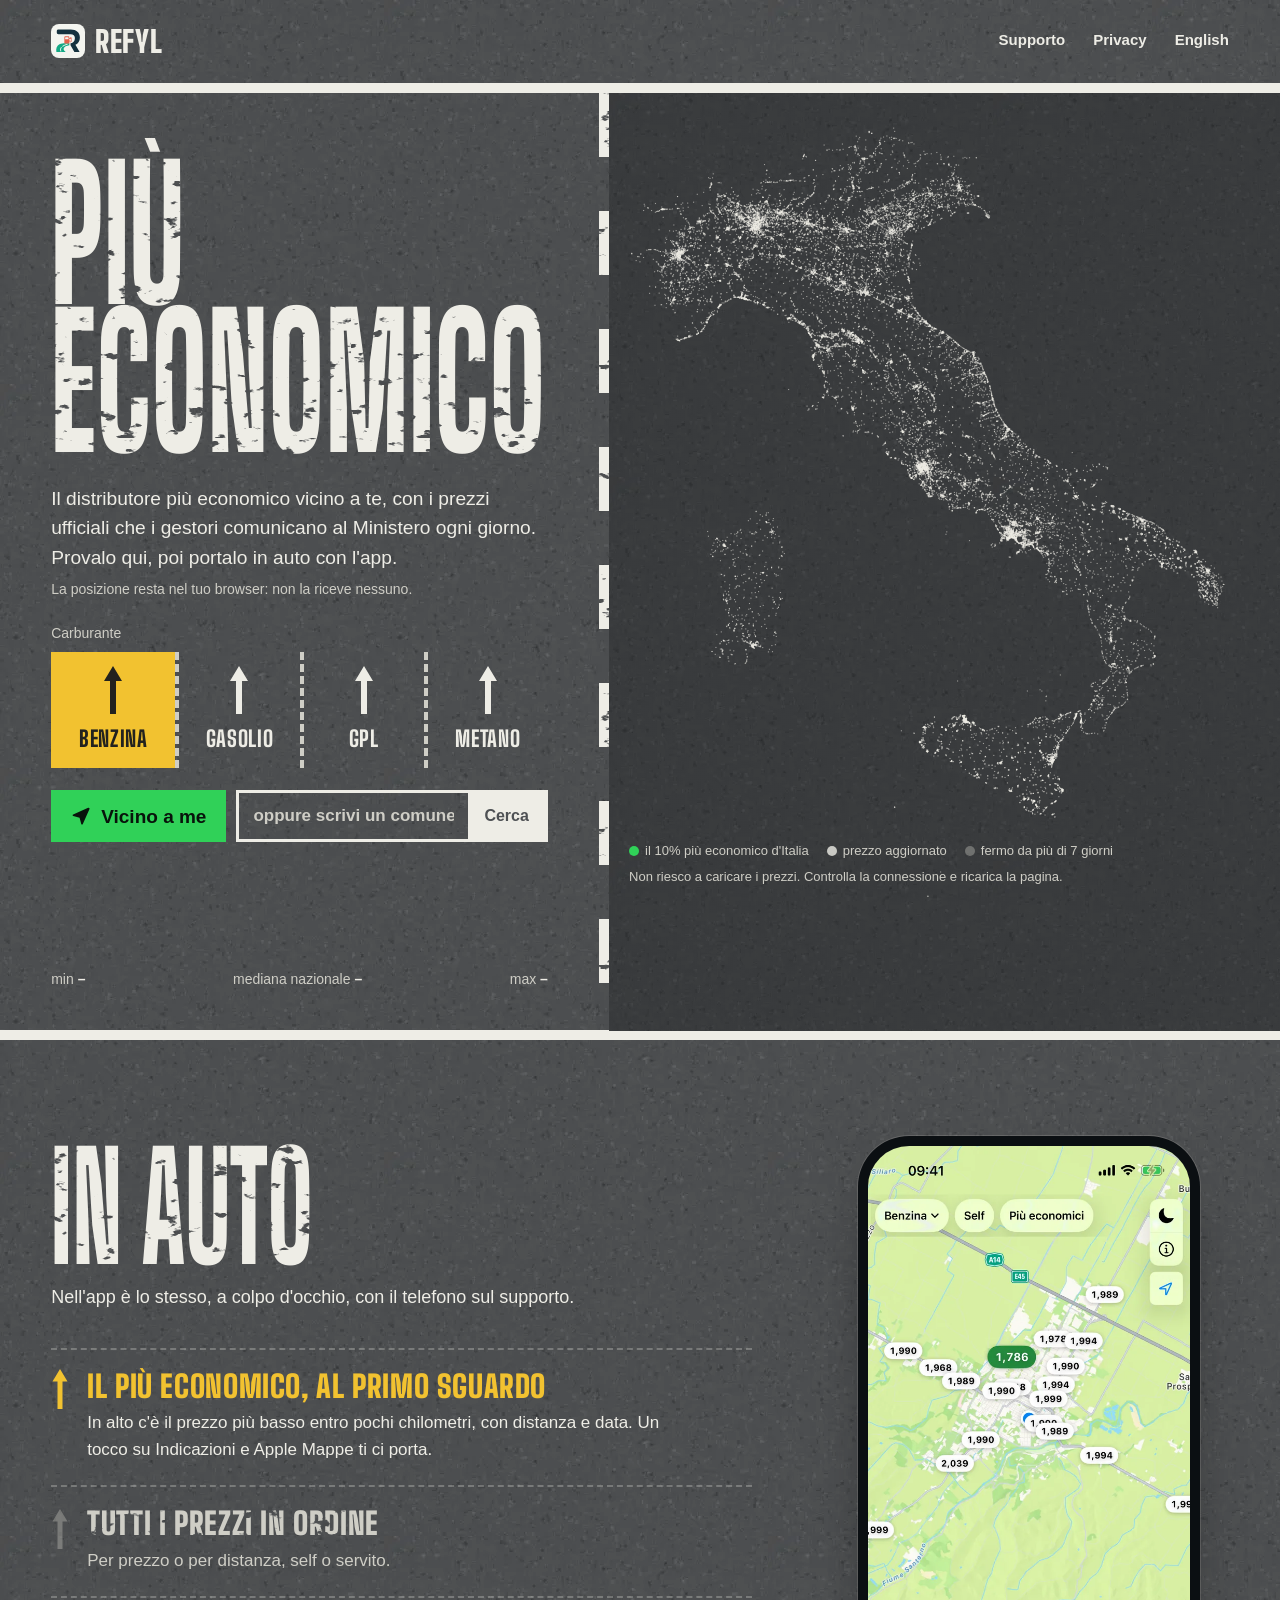
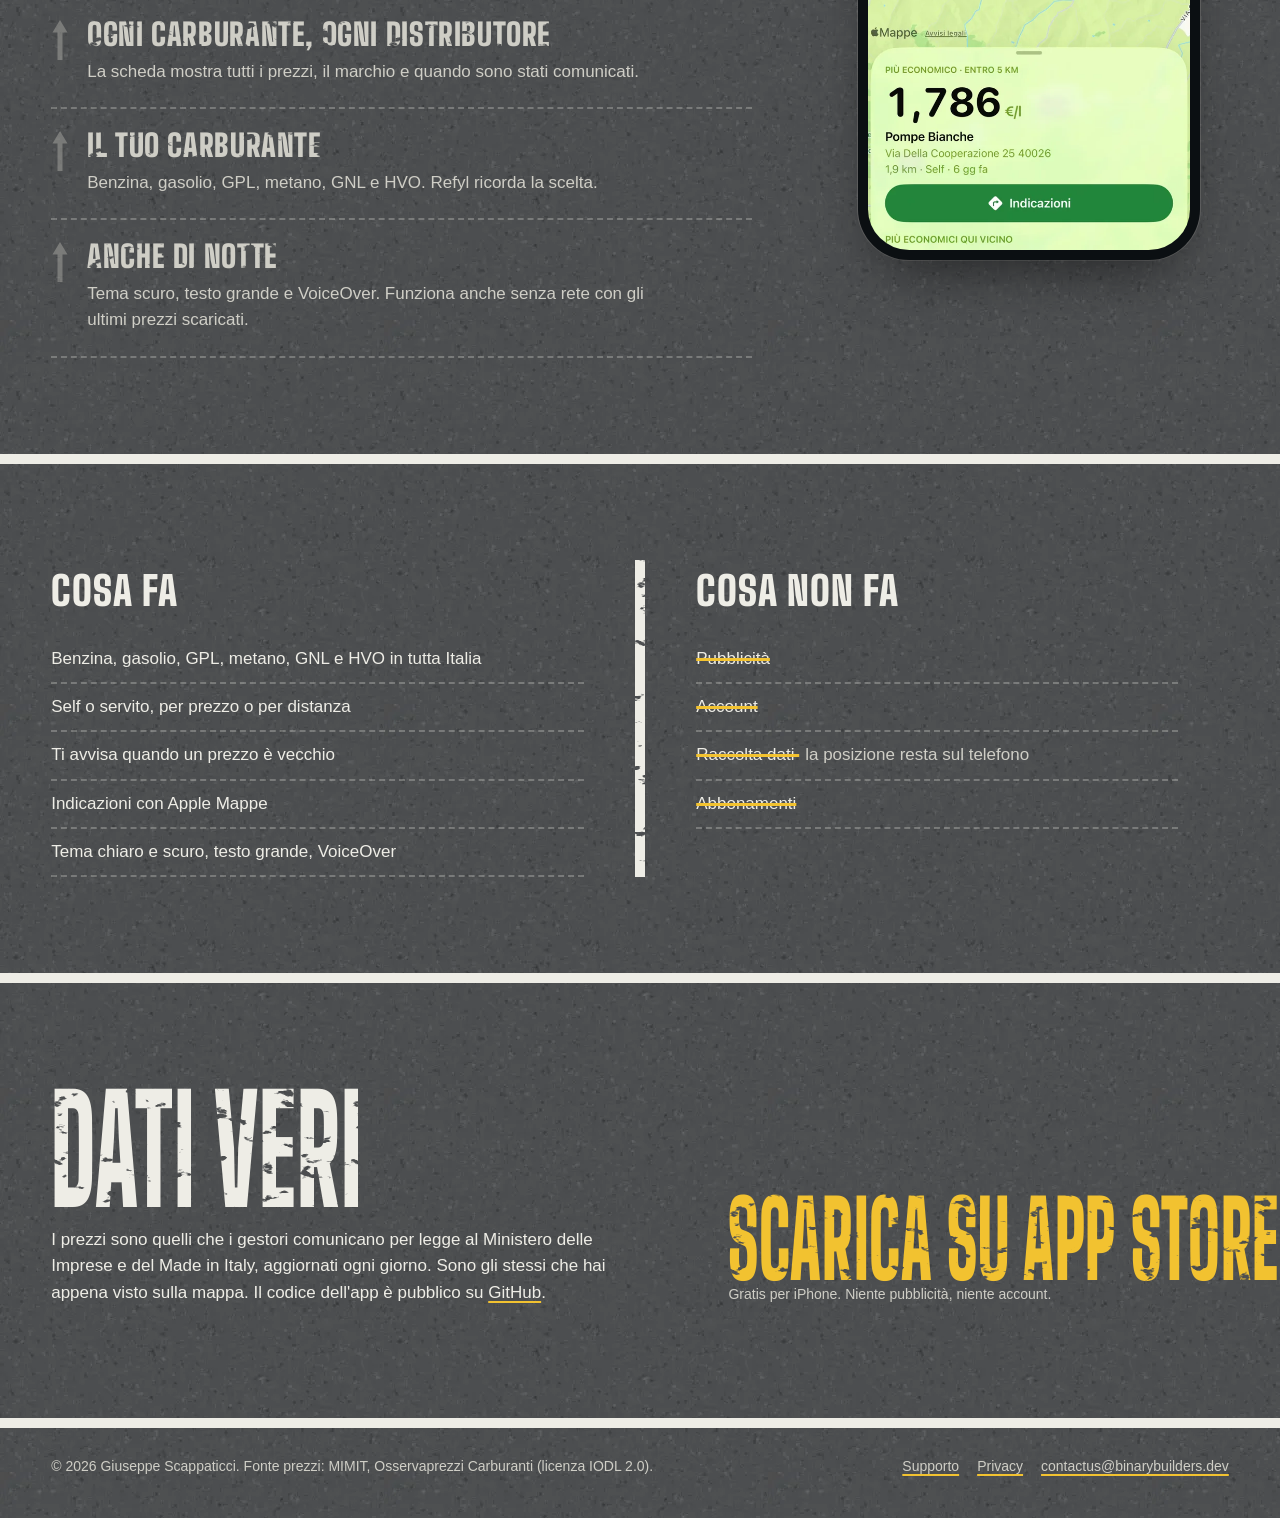
==== commit 51bd7e16: "Link the App Store now that Refyl is live Replace the 'soon' word with a link to apps.apple.com/app/" ====
--- a/index.html
+++ b/index.html
@@ -5,6 +5,7 @@
 <meta name="viewport" content="width=device-width, initial-scale=1">
 <title>Refyl: il distributore più economico vicino a te</title>
 <meta name="description" content="Prova Refyl qui: scegli il carburante e trova il distributore più economico vicino a te con i prezzi ufficiali MIMIT di oggi. App gratuita per iPhone, senza pubblicità né account.">
+<meta name="apple-itunes-app" content="app-id=6829368006">
 <meta name="theme-color" content="#4E5154">
 <link rel="alternate" hreflang="en" href="en/">
 <link rel="icon" href="assets/icon.svg" type="image/svg+xml">
@@ -136,7 +137,7 @@
       <p>I prezzi sono quelli che i gestori comunicano per legge al Ministero delle Imprese e del Made in Italy, aggiornati ogni giorno. Sono gli stessi che hai appena visto sulla mappa. Il codice dell'app è pubblico su <a href="https://github.com/Leixien/FuelFinder_IOS">GitHub</a>.</p>
     </div>
     <div>
-      <p class="paint soon"><span class="stretch">Presto su App Store</span></p>
+      <a class="paint soon" href="https://apps.apple.com/it/app/id6829368006"><span class="stretch">Scarica su App Store</span></a>
       <p class="store-note">Gratis per iPhone. Niente pubblicità, niente account.</p>
     </div>
   </section>
--- a/assets/site.css
+++ b/assets/site.css
@@ -124,6 +124,8 @@
 /* not a control: a works-zone word painted in yellow until the app is live */
 .soon { margin: 0; font-size: clamp(28px, 9vw, 64px); white-space: nowrap; color: var(--yellow); }
 .soon .stretch { margin-bottom: 0.55em; }
+a.soon { display: inline-block; text-decoration: none; }
+a.soon:hover, a.soon:focus-visible { color: var(--paint); }
 .btn:active { transform: translateY(0); }
 .btn[aria-busy="true"] { opacity: 0.7; cursor: progress; }
 .btn svg { width: 20px; height: 20px; fill: currentColor; }
